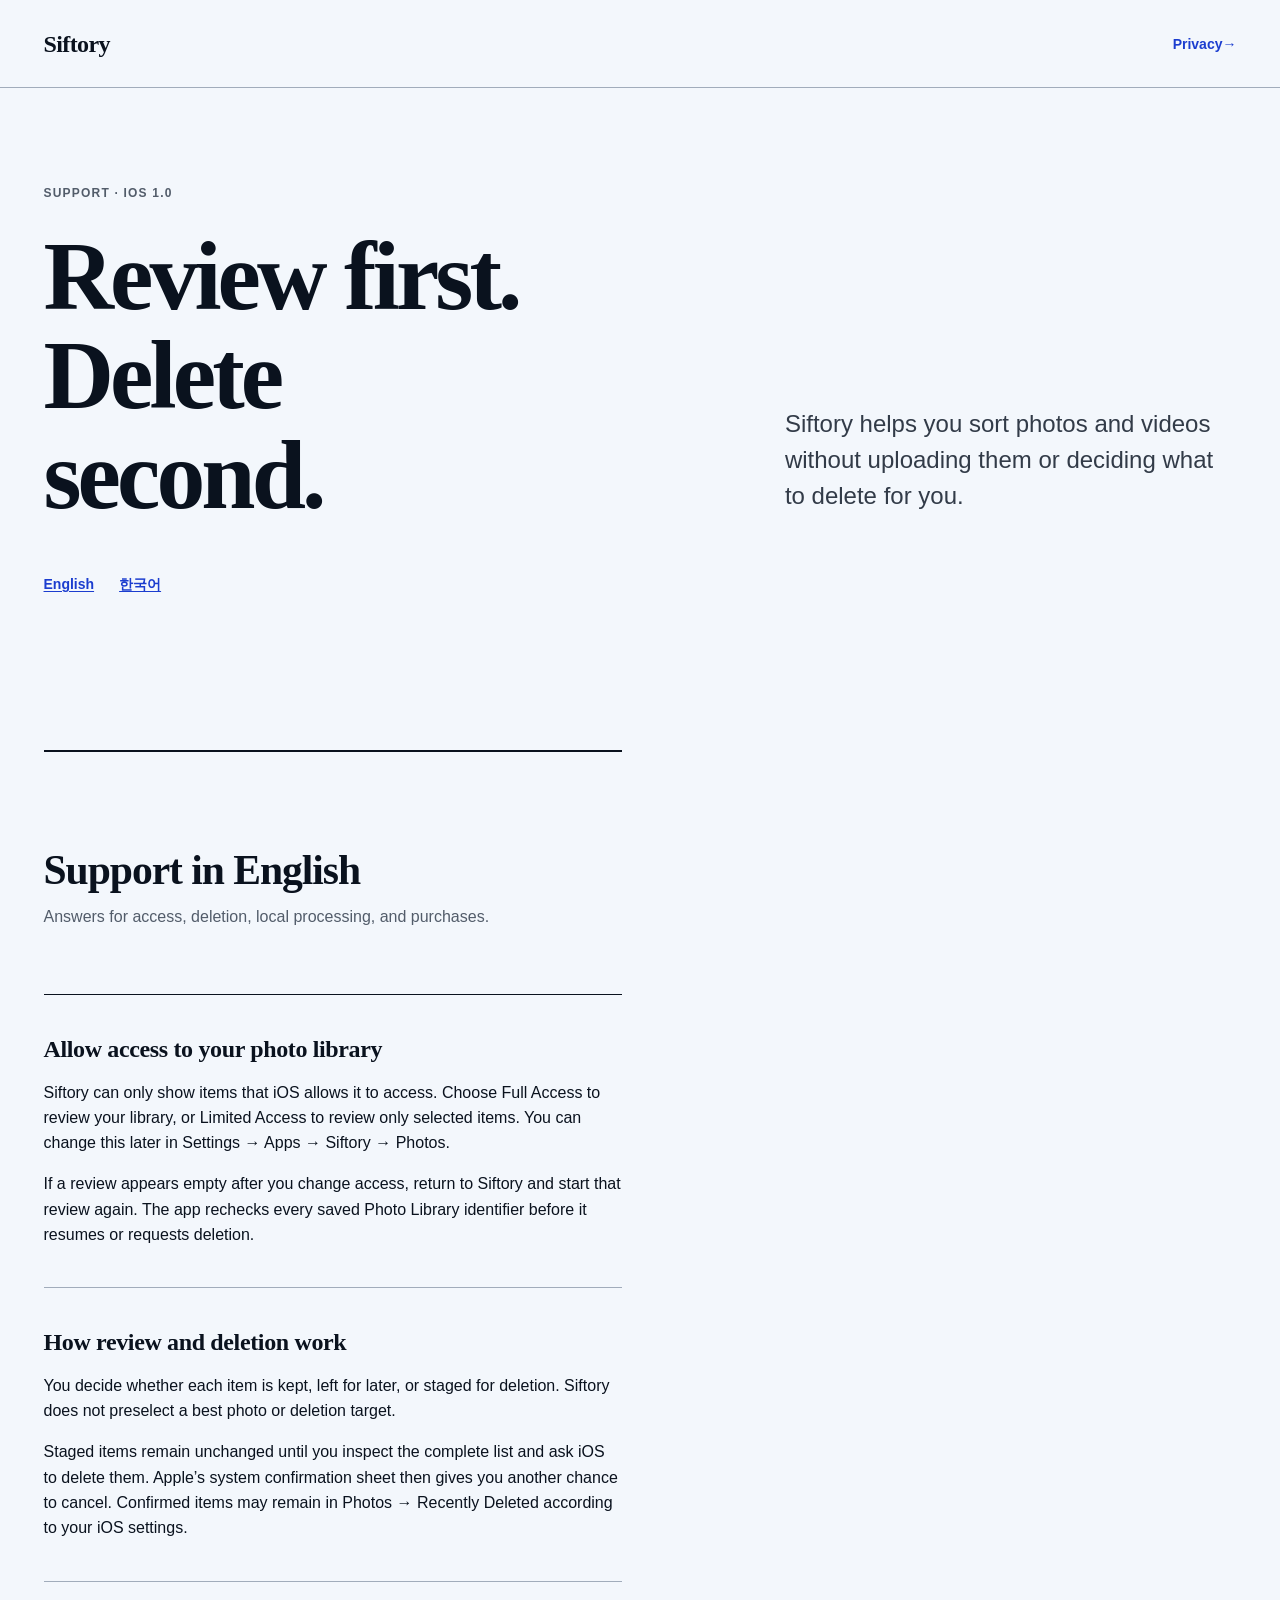
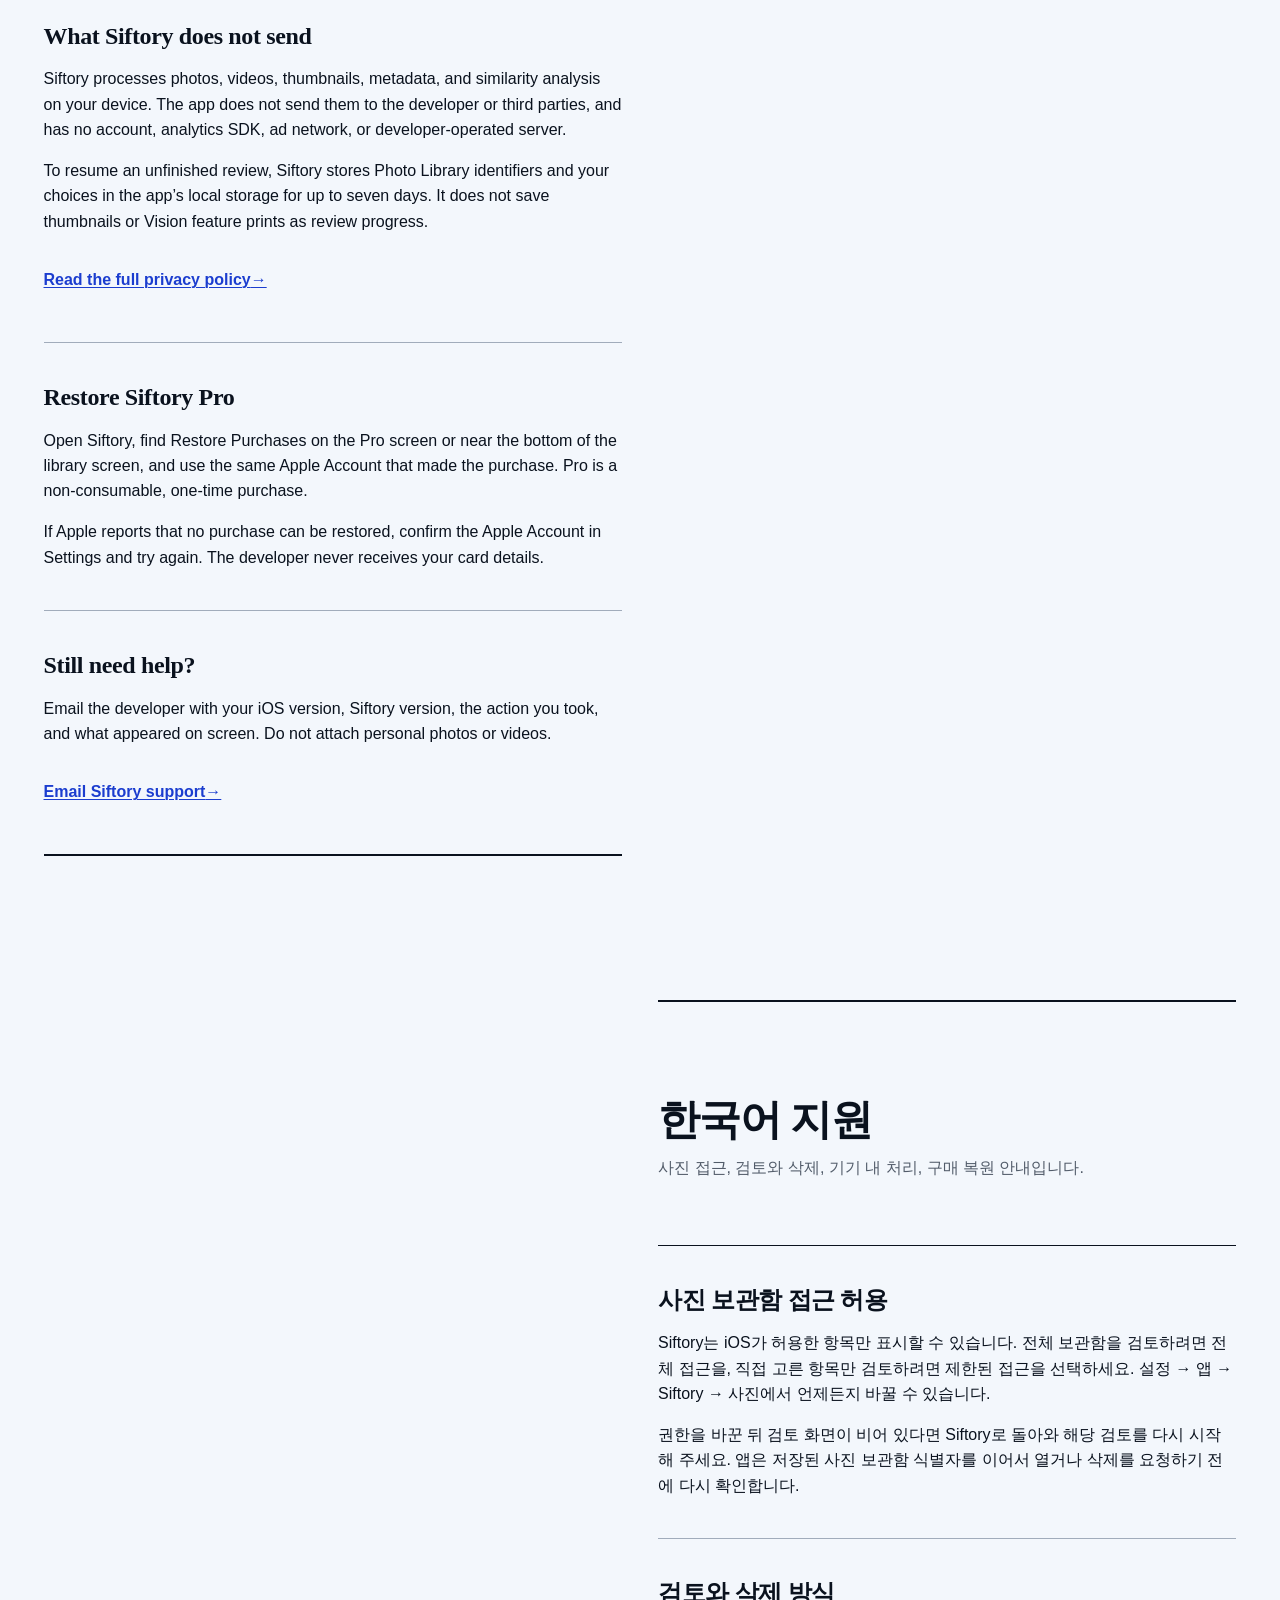
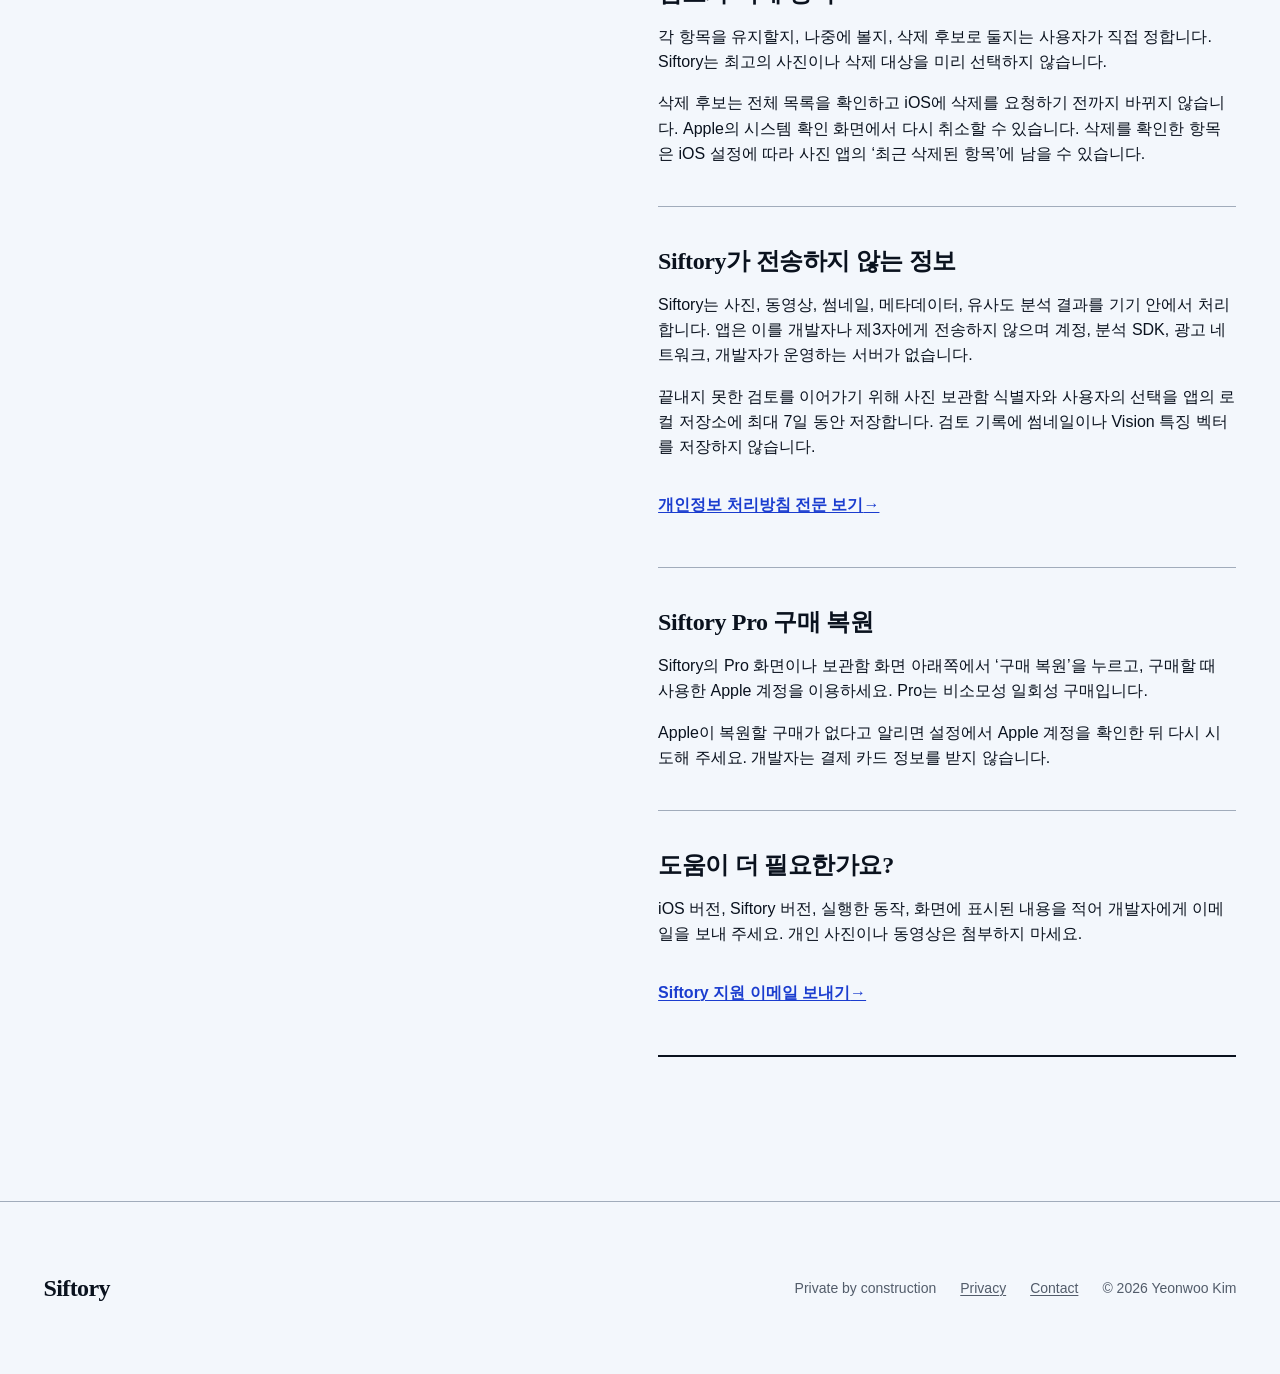
==== index.html @ 0ec95532 "feat(site): 지원·개인정보 페이지 공개" ====
<!doctype html>
<html lang="en">
  <head>
    <meta charset="utf-8">
    <meta name="viewport" content="width=device-width, initial-scale=1, viewport-fit=cover">
    <meta name="description" content="Support for Siftory, the private review-before-delete photo cleaner for iPhone.">
    <meta name="color-scheme" content="light">
    <title>Siftory Support</title>
    <link rel="icon" href="./favicon.svg" type="image/svg+xml">
    <link rel="stylesheet" href="./styles.css">
  </head>
  <body>
    <a class="skip-link" href="#content">Skip to support</a>

    <header class="site-header" aria-label="Primary">
      <a class="wordmark" href="./index.html" aria-label="Siftory support home">Siftory</a>
      <a class="header-link" href="./privacy.html">Privacy <span aria-hidden="true">→</span></a>
    </header>

    <main id="content">
      <header class="document-intro">
        <p class="document-kind">Support · iOS 1.0</p>
        <div class="intro-body">
          <h1>Review first.<br>Delete second.</h1>
          <p class="lede">Siftory helps you sort photos and videos without uploading them or deciding what to delete for you.</p>
        </div>
        <nav class="language-links" aria-label="Language">
          <a href="#english">English</a>
          <a lang="ko" href="#korean">한국어</a>
        </nav>
      </header>

      <article class="document" id="english" aria-labelledby="english-title">
        <header class="language-heading">
          <h2 id="english-title">Support in English</h2>
          <p>Answers for access, deletion, local processing, and purchases.</p>
        </header>

        <section aria-labelledby="access-title">
          <h3 id="access-title">Allow access to your photo library</h3>
          <p>Siftory can only show items that iOS allows it to access. Choose Full Access to review your library, or Limited Access to review only selected items. You can change this later in Settings → Apps → Siftory → Photos.</p>
          <p>If a review appears empty after you change access, return to Siftory and start that review again. The app rechecks every saved Photo Library identifier before it resumes or requests deletion.</p>
        </section>

        <section aria-labelledby="review-title">
          <h3 id="review-title">How review and deletion work</h3>
          <p>You decide whether each item is kept, left for later, or staged for deletion. Siftory does not preselect a best photo or deletion target.</p>
          <p>Staged items remain unchanged until you inspect the complete list and ask iOS to delete them. Apple’s system confirmation sheet then gives you another chance to cancel. Confirmed items may remain in Photos → Recently Deleted according to your iOS settings.</p>
        </section>

        <section aria-labelledby="local-title">
          <h3 id="local-title">What Siftory does not send</h3>
          <p>Siftory processes photos, videos, thumbnails, metadata, and similarity analysis on your device. The app does not send them to the developer or third parties, and has no account, analytics SDK, ad network, or developer-operated server.</p>
          <p>To resume an unfinished review, Siftory stores Photo Library identifiers and your choices in the app’s local storage for up to seven days. It does not save thumbnails or Vision feature prints as review progress.</p>
          <a class="text-link" href="./privacy.html">Read the full privacy policy <span aria-hidden="true">→</span></a>
        </section>

        <section aria-labelledby="purchase-title">
          <h3 id="purchase-title">Restore Siftory Pro</h3>
          <p>Open Siftory, find Restore Purchases on the Pro screen or near the bottom of the library screen, and use the same Apple Account that made the purchase. Pro is a non-consumable, one-time purchase.</p>
          <p>If Apple reports that no purchase can be restored, confirm the Apple Account in Settings and try again. The developer never receives your card details.</p>
        </section>

        <section class="contact" aria-labelledby="contact-title">
          <h3 id="contact-title">Still need help?</h3>
          <p>Email the developer with your iOS version, Siftory version, the action you took, and what appeared on screen. Do not attach personal photos or videos.</p>
          <a class="text-link" href="mailto:ppupy1200@gmail.com?subject=Siftory%20Support">Email Siftory support <span aria-hidden="true">→</span></a>
        </section>
      </article>

      <article class="document document--korean" id="korean" lang="ko" aria-labelledby="korean-title">
        <header class="language-heading">
          <h2 id="korean-title">한국어 지원</h2>
          <p>사진 접근, 검토와 삭제, 기기 내 처리, 구매 복원 안내입니다.</p>
        </header>

        <section aria-labelledby="access-title-ko">
          <h3 id="access-title-ko">사진 보관함 접근 허용</h3>
          <p>Siftory는 iOS가 허용한 항목만 표시할 수 있습니다. 전체 보관함을 검토하려면 전체 접근을, 직접 고른 항목만 검토하려면 제한된 접근을 선택하세요. 설정 → 앱 → Siftory → 사진에서 언제든지 바꿀 수 있습니다.</p>
          <p>권한을 바꾼 뒤 검토 화면이 비어 있다면 Siftory로 돌아와 해당 검토를 다시 시작해 주세요. 앱은 저장된 사진 보관함 식별자를 이어서 열거나 삭제를 요청하기 전에 다시 확인합니다.</p>
        </section>

        <section aria-labelledby="review-title-ko">
          <h3 id="review-title-ko">검토와 삭제 방식</h3>
          <p>각 항목을 유지할지, 나중에 볼지, 삭제 후보로 둘지는 사용자가 직접 정합니다. Siftory는 최고의 사진이나 삭제 대상을 미리 선택하지 않습니다.</p>
          <p>삭제 후보는 전체 목록을 확인하고 iOS에 삭제를 요청하기 전까지 바뀌지 않습니다. Apple의 시스템 확인 화면에서 다시 취소할 수 있습니다. 삭제를 확인한 항목은 iOS 설정에 따라 사진 앱의 ‘최근 삭제된 항목’에 남을 수 있습니다.</p>
        </section>

        <section aria-labelledby="local-title-ko">
          <h3 id="local-title-ko">Siftory가 전송하지 않는 정보</h3>
          <p>Siftory는 사진, 동영상, 썸네일, 메타데이터, 유사도 분석 결과를 기기 안에서 처리합니다. 앱은 이를 개발자나 제3자에게 전송하지 않으며 계정, 분석 SDK, 광고 네트워크, 개발자가 운영하는 서버가 없습니다.</p>
          <p>끝내지 못한 검토를 이어가기 위해 사진 보관함 식별자와 사용자의 선택을 앱의 로컬 저장소에 최대 7일 동안 저장합니다. 검토 기록에 썸네일이나 Vision 특징 벡터를 저장하지 않습니다.</p>
          <a class="text-link" href="./privacy.html#korean">개인정보 처리방침 전문 보기 <span aria-hidden="true">→</span></a>
        </section>

        <section aria-labelledby="purchase-title-ko">
          <h3 id="purchase-title-ko">Siftory Pro 구매 복원</h3>
          <p>Siftory의 Pro 화면이나 보관함 화면 아래쪽에서 ‘구매 복원’을 누르고, 구매할 때 사용한 Apple 계정을 이용하세요. Pro는 비소모성 일회성 구매입니다.</p>
          <p>Apple이 복원할 구매가 없다고 알리면 설정에서 Apple 계정을 확인한 뒤 다시 시도해 주세요. 개발자는 결제 카드 정보를 받지 않습니다.</p>
        </section>

        <section class="contact" aria-labelledby="contact-title-ko">
          <h3 id="contact-title-ko">도움이 더 필요한가요?</h3>
          <p>iOS 버전, Siftory 버전, 실행한 동작, 화면에 표시된 내용을 적어 개발자에게 이메일을 보내 주세요. 개인 사진이나 동영상은 첨부하지 마세요.</p>
          <a class="text-link" href="mailto:ppupy1200@gmail.com?subject=Siftory%20%EC%A7%80%EC%9B%90%20%EB%AC%B8%EC%9D%98">Siftory 지원 이메일 보내기 <span aria-hidden="true">→</span></a>
        </section>
      </article>
    </main>

    <footer class="site-footer">
      <a class="footer-wordmark" href="./index.html">Siftory</a>
      <div class="footer-meta">
        <span>Private by construction</span>
        <a href="./privacy.html">Privacy</a>
        <a href="mailto:ppupy1200@gmail.com?subject=Siftory%20Support">Contact</a>
        <span>© 2026 Yeonwoo Kim</span>
      </div>
    </footer>
  </body>
</html>
---- styles.css ----
/* Hallmark · macrostructure: Long Document · tone: austere · anchor hue: ultramarine */
/* Hallmark · pre-emit critique: P5 H5 E5 S5 R5 V5 */
/* Hallmark · genre: editorial · theme: Editorial · enrichment: none · nav: N9 · footer: Ft1
 * Intent: a quiet public support and privacy record, with no marketing proof slots or ornamental motion.
 * H2 knobs: ratio=4/8, left=document measure, divider=full-width rule
 * F5 knobs: callouts=none, frame=plain hairline, anchor=continuous prose
 * contrast: pass (40–41) · nav: N9 · footer: Ft1 · slop: pass (42–45)
 * honest: pass (46) · chrome: pass (47) · tokens: pass (48) · responsive: pass (49) · icons: pass (30)
 * mobile: pass (34, 49, 50–57)
 */
@import url("./tokens.css");

*,
*::before,
*::after {
  box-sizing: border-box;
}

html,
body {
  overflow-x: clip;
}

html {
  background: var(--color-paper);
  scroll-behavior: smooth;
}

body {
  min-width: 20rem;
  margin: 0;
  background: var(--color-paper);
  color: var(--color-ink);
  font-family: var(--font-support-body);
  font-size: var(--text-base);
  line-height: var(--leading-body);
  text-rendering: optimizeLegibility;
}

a {
  color: inherit;
  text-decoration-thickness: var(--rule-hair);
  text-underline-offset: var(--rule-strong);
}

a:focus-visible {
  outline: var(--rule-strong) solid var(--color-focus);
  outline-offset: var(--space-2xs);
}

a:active {
  opacity: 0.72;
}

h1,
h2,
h3,
p {
  margin: 0;
}

h1,
h2,
h3 {
  min-width: 0;
  overflow-wrap: anywhere;
  font-family: var(--font-support-display);
  font-style: normal;
  font-weight: 600;
}

h1 {
  max-width: 10ch;
  font-size: var(--text-document-title);
  letter-spacing: var(--tracking-tight);
  line-height: var(--leading-tight);
}

h2 {
  font-size: var(--text-document-heading);
  letter-spacing: -0.025em;
  line-height: 1.08;
}

h3 {
  font-size: var(--text-lg);
  letter-spacing: -0.015em;
  line-height: 1.2;
}

.skip-link {
  position: fixed;
  z-index: var(--z-modal);
  inset-block-start: var(--space-sm);
  inset-inline-start: var(--space-sm);
  padding: var(--space-sm) var(--space-md);
  background: var(--color-ink);
  color: var(--color-paper);
  font-weight: 700;
  text-decoration: none;
  transform: translateY(-200%);
}

.skip-link:focus-visible {
  transform: translateY(0);
}

.site-header,
main,
.site-footer {
  width: min(100%, var(--content-max));
  margin-inline: auto;
  padding-inline: max(var(--page-gutter), env(safe-area-inset-left));
}

.site-header {
  display: flex;
  min-height: 5.5rem;
  align-items: center;
  justify-content: space-between;
  gap: var(--space-md);
  border-block-end: var(--rule-hair) solid var(--color-rule);
}

.wordmark,
.header-link,
.language-links a,
.text-link,
.site-footer a {
  line-height: 1;
  white-space: nowrap;
}

.wordmark,
.footer-wordmark {
  font-family: var(--font-support-display);
  font-size: var(--text-lg);
  font-weight: 600;
  letter-spacing: -0.025em;
  text-decoration: none;
}

.wordmark,
.header-link {
  display: inline-flex;
  min-height: var(--target-min);
  align-items: center;
}

.header-link {
  color: var(--color-accent);
  font-size: var(--text-sm);
  font-weight: 700;
  text-decoration: none;
}

.document-intro {
  display: grid;
  min-width: 0;
  gap: var(--space-lg);
  padding-block: var(--space-2xl) var(--space-3xl);
}

.intro-body {
  display: grid;
  min-width: 0;
  gap: var(--space-lg);
}

.document-kind {
  color: var(--color-neutral);
  font-size: var(--text-xs);
  font-weight: 700;
  letter-spacing: var(--tracking-label);
  text-transform: uppercase;
}

.lede {
  max-width: 48ch;
  color: var(--color-muted);
  font-size: clamp(1.125rem, 1vw + 0.95rem, 1.5rem);
  line-height: 1.5;
}

.language-links {
  display: flex;
  flex-wrap: wrap;
  gap: var(--space-lg);
  padding-block-start: var(--space-sm);
}

.language-links a {
  min-width: var(--target-min);
  min-height: var(--target-min);
  display: inline-flex;
  align-items: center;
  justify-content: center;
  color: var(--color-accent);
  font-size: var(--text-sm);
  font-weight: 700;
}

.document {
  max-width: 65ch;
  padding-block: var(--space-2xl) var(--space-3xl);
  border-block-start: var(--rule-strong) solid var(--color-ink);
}

.document--korean {
  margin-inline-start: auto;
}

.language-heading {
  display: grid;
  gap: var(--space-sm);
  padding-block-end: var(--space-2xl);
}

.language-heading p {
  color: var(--color-neutral);
}

.document section {
  padding-block: var(--space-xl);
  border-block-start: var(--rule-hair) solid var(--color-rule);
}

.document section:first-of-type {
  border-block-start-color: var(--color-ink);
}

.document section h3 + p {
  margin-block-start: var(--space-md);
}

.document section p + p {
  margin-block-start: var(--space-md);
}

.text-link {
  display: inline-flex;
  min-height: var(--target-min);
  align-items: center;
  margin-block-start: var(--space-lg);
  color: var(--color-accent);
  font-weight: 700;
  text-decoration-color: var(--color-accent);
}

.contact {
  border-block-end: var(--rule-strong) solid var(--color-ink);
}

.site-footer {
  display: grid;
  gap: var(--space-xl);
  padding-block: var(--space-2xl) max(var(--space-2xl), env(safe-area-inset-bottom));
  border-block-start: var(--rule-hair) solid var(--color-rule);
}

.footer-meta {
  display: flex;
  flex-direction: column;
  align-items: flex-start;
  gap: var(--space-sm);
  color: var(--color-neutral);
  font-size: var(--text-sm);
}

.footer-meta a {
  min-height: var(--target-min);
  display: inline-flex;
  align-items: center;
}

.footer-wordmark {
  display: inline-flex;
  min-height: var(--target-min);
  align-items: center;
}

@media (min-width: 40rem) {
  .intro-body {
    grid-template-columns: minmax(0, 3fr) minmax(0, 2fr);
    column-gap: var(--space-2xl);
  }

  .lede {
    align-self: end;
    padding-block-end: var(--space-sm);
  }

  .site-footer {
    grid-template-columns: minmax(0, 1fr) minmax(0, 2fr);
    align-items: start;
  }

  .footer-meta {
    flex-flow: row wrap;
    justify-content: flex-end;
    align-items: center;
    column-gap: var(--space-lg);
  }
}

@media (hover: hover) and (pointer: fine) {
  a:hover {
    color: var(--color-accent);
  }
}

@media (min-width: 60rem) {
  .document-intro {
    padding-block: var(--space-3xl) var(--space-4xl);
  }

  .document {
    padding-block: var(--space-3xl) var(--space-4xl);
  }
}

@media (prefers-reduced-motion: reduce) {
  html {
    scroll-behavior: auto;
  }
}
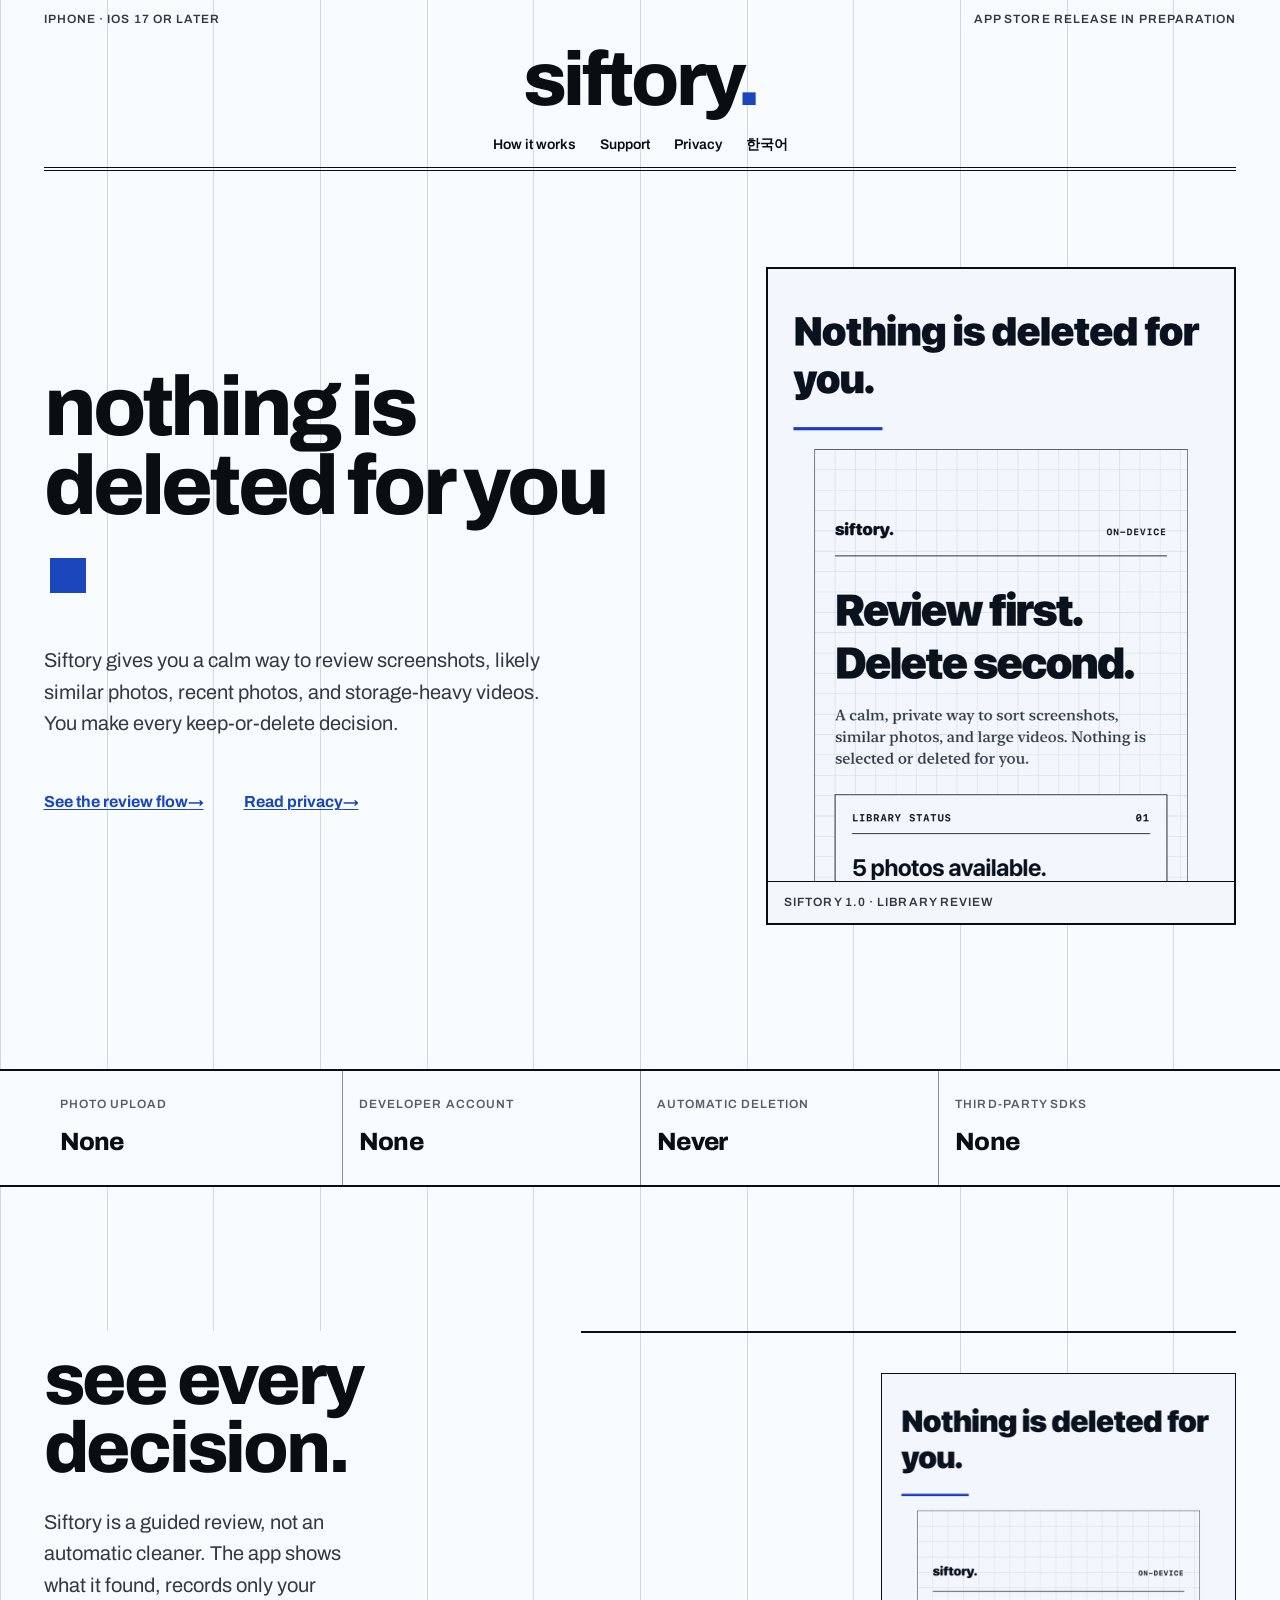
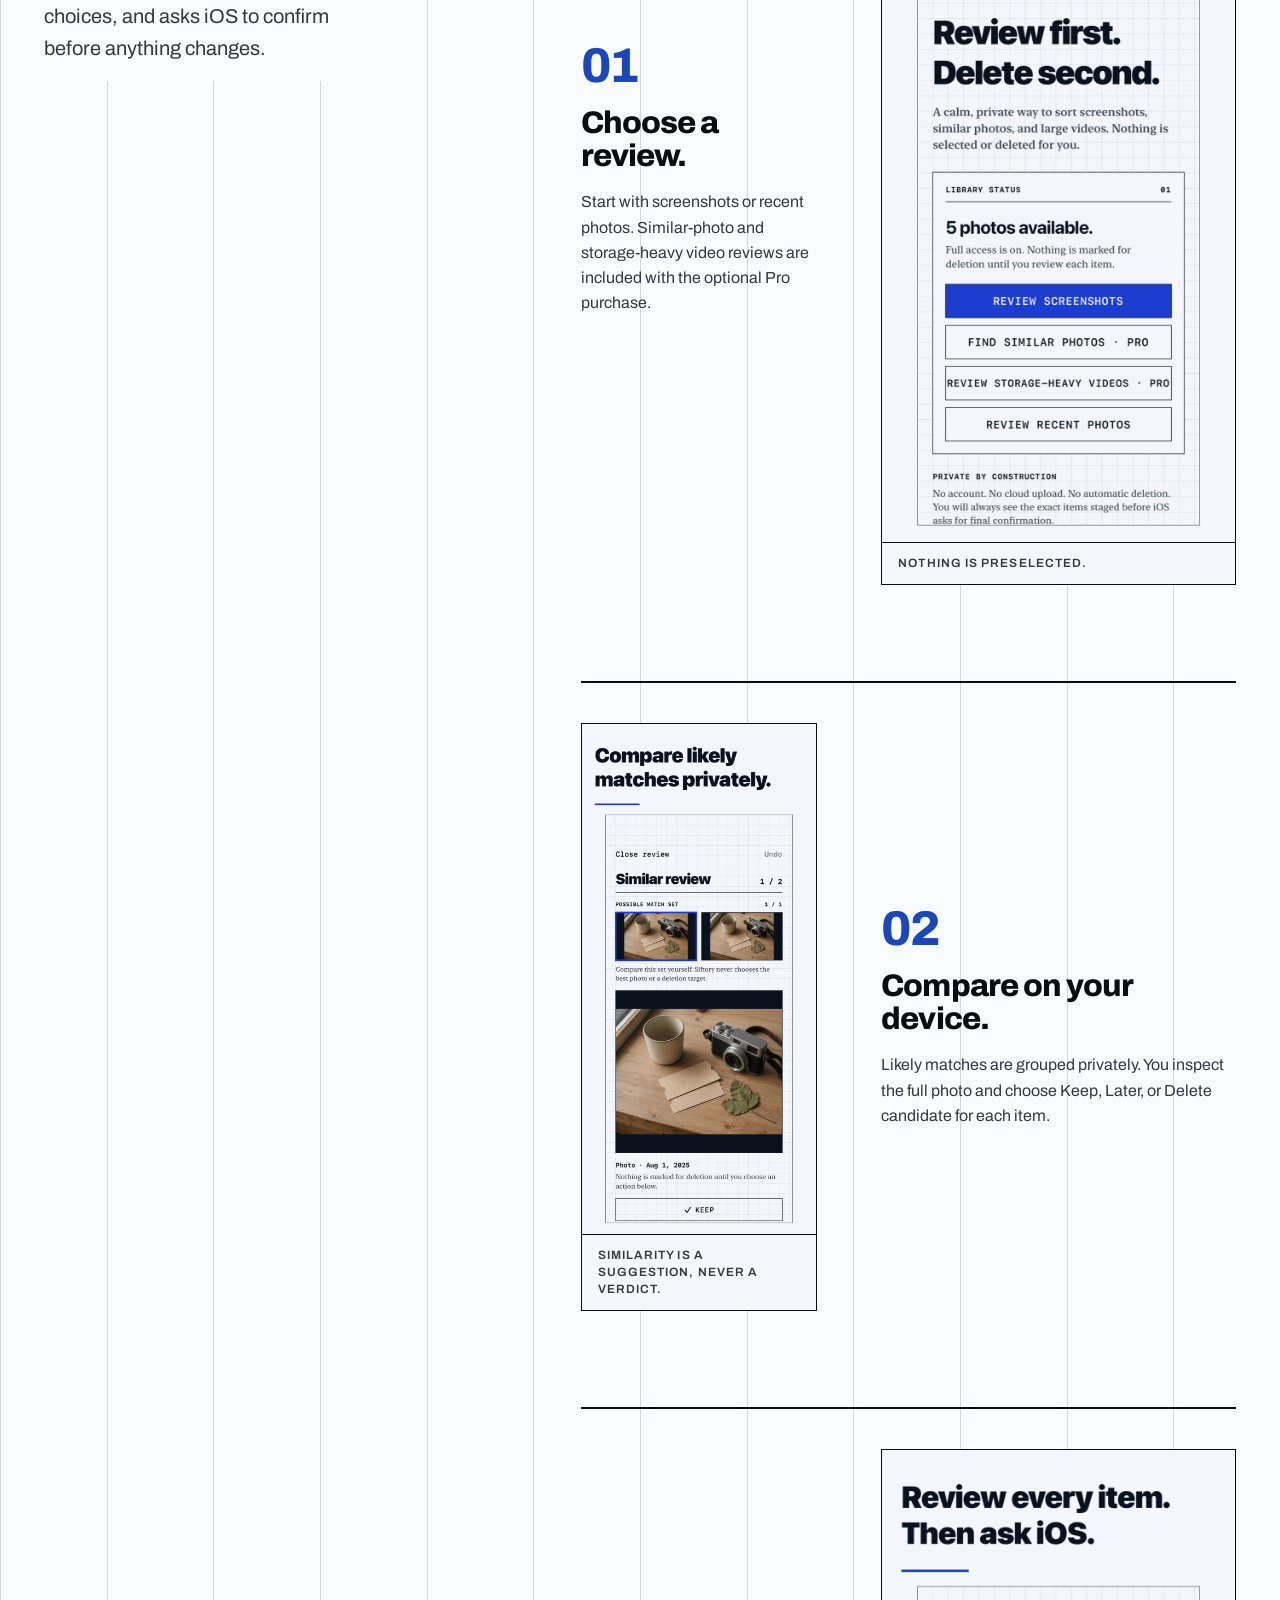
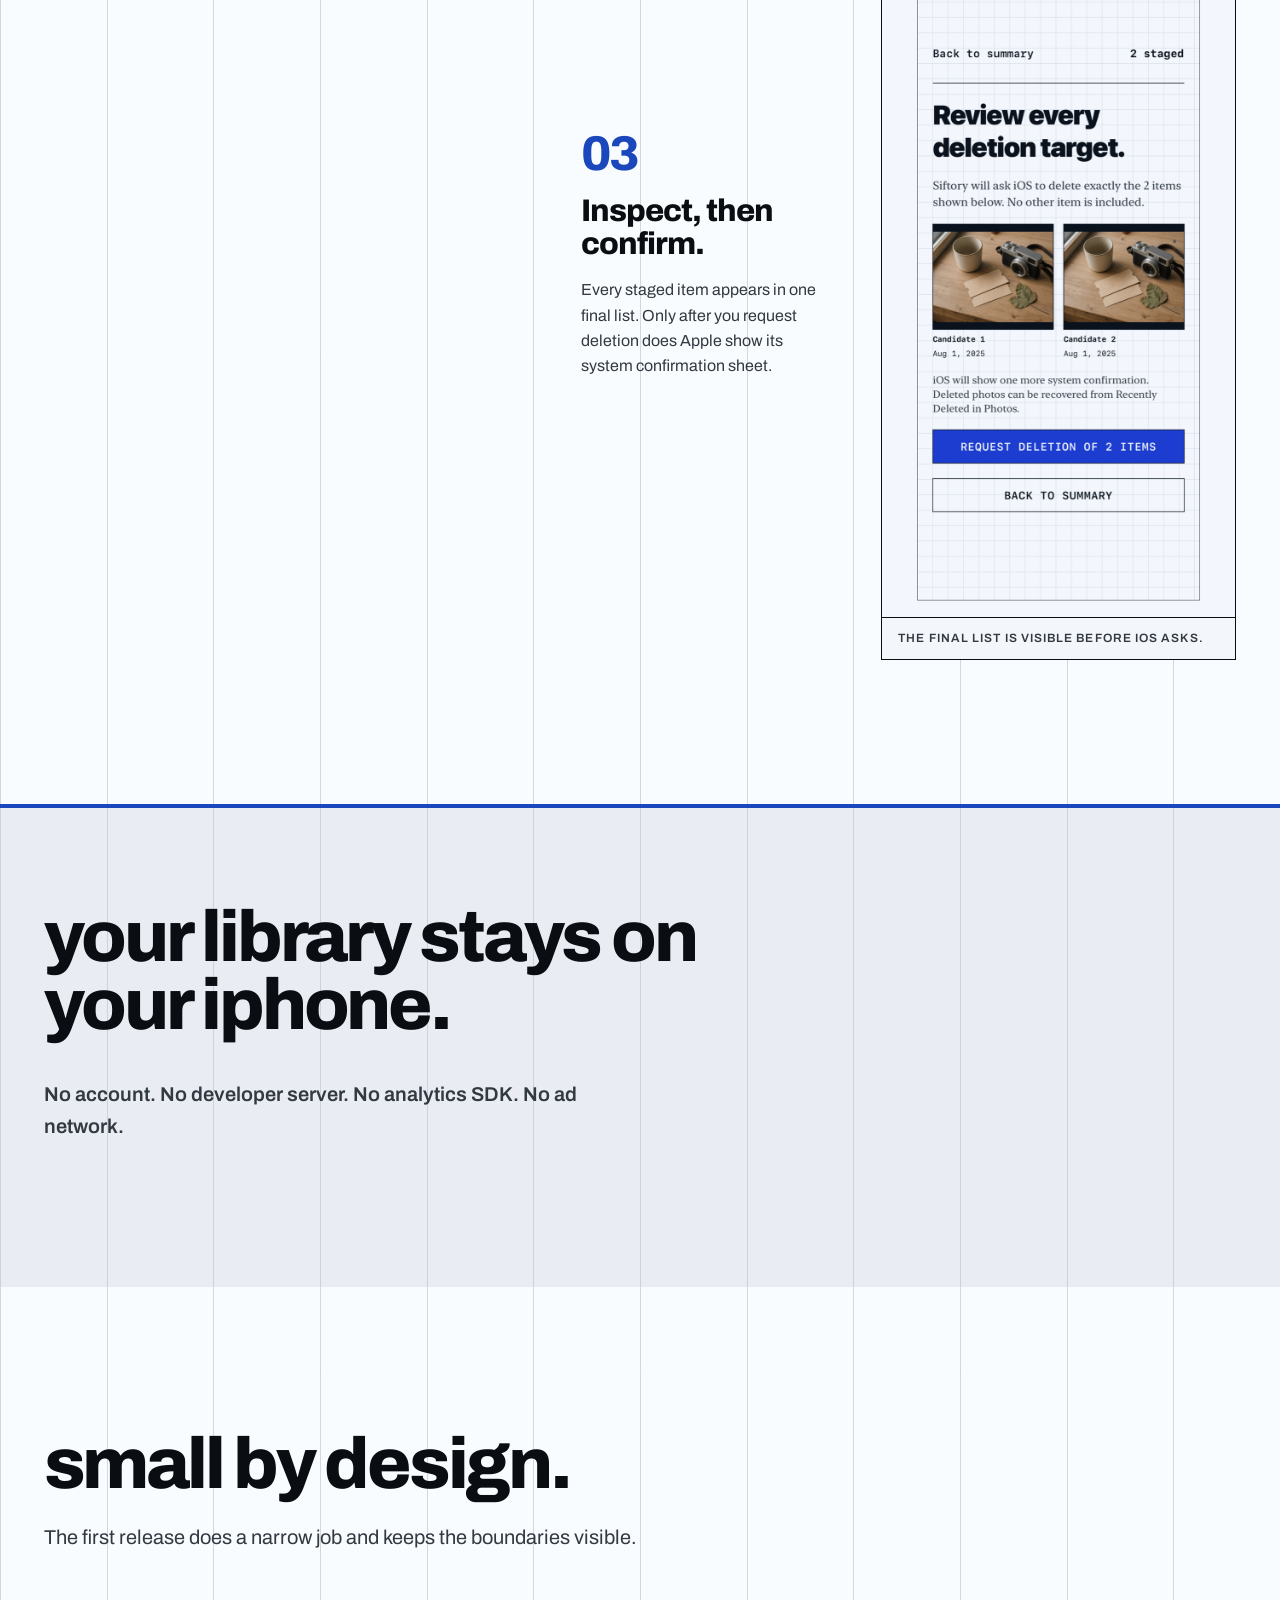
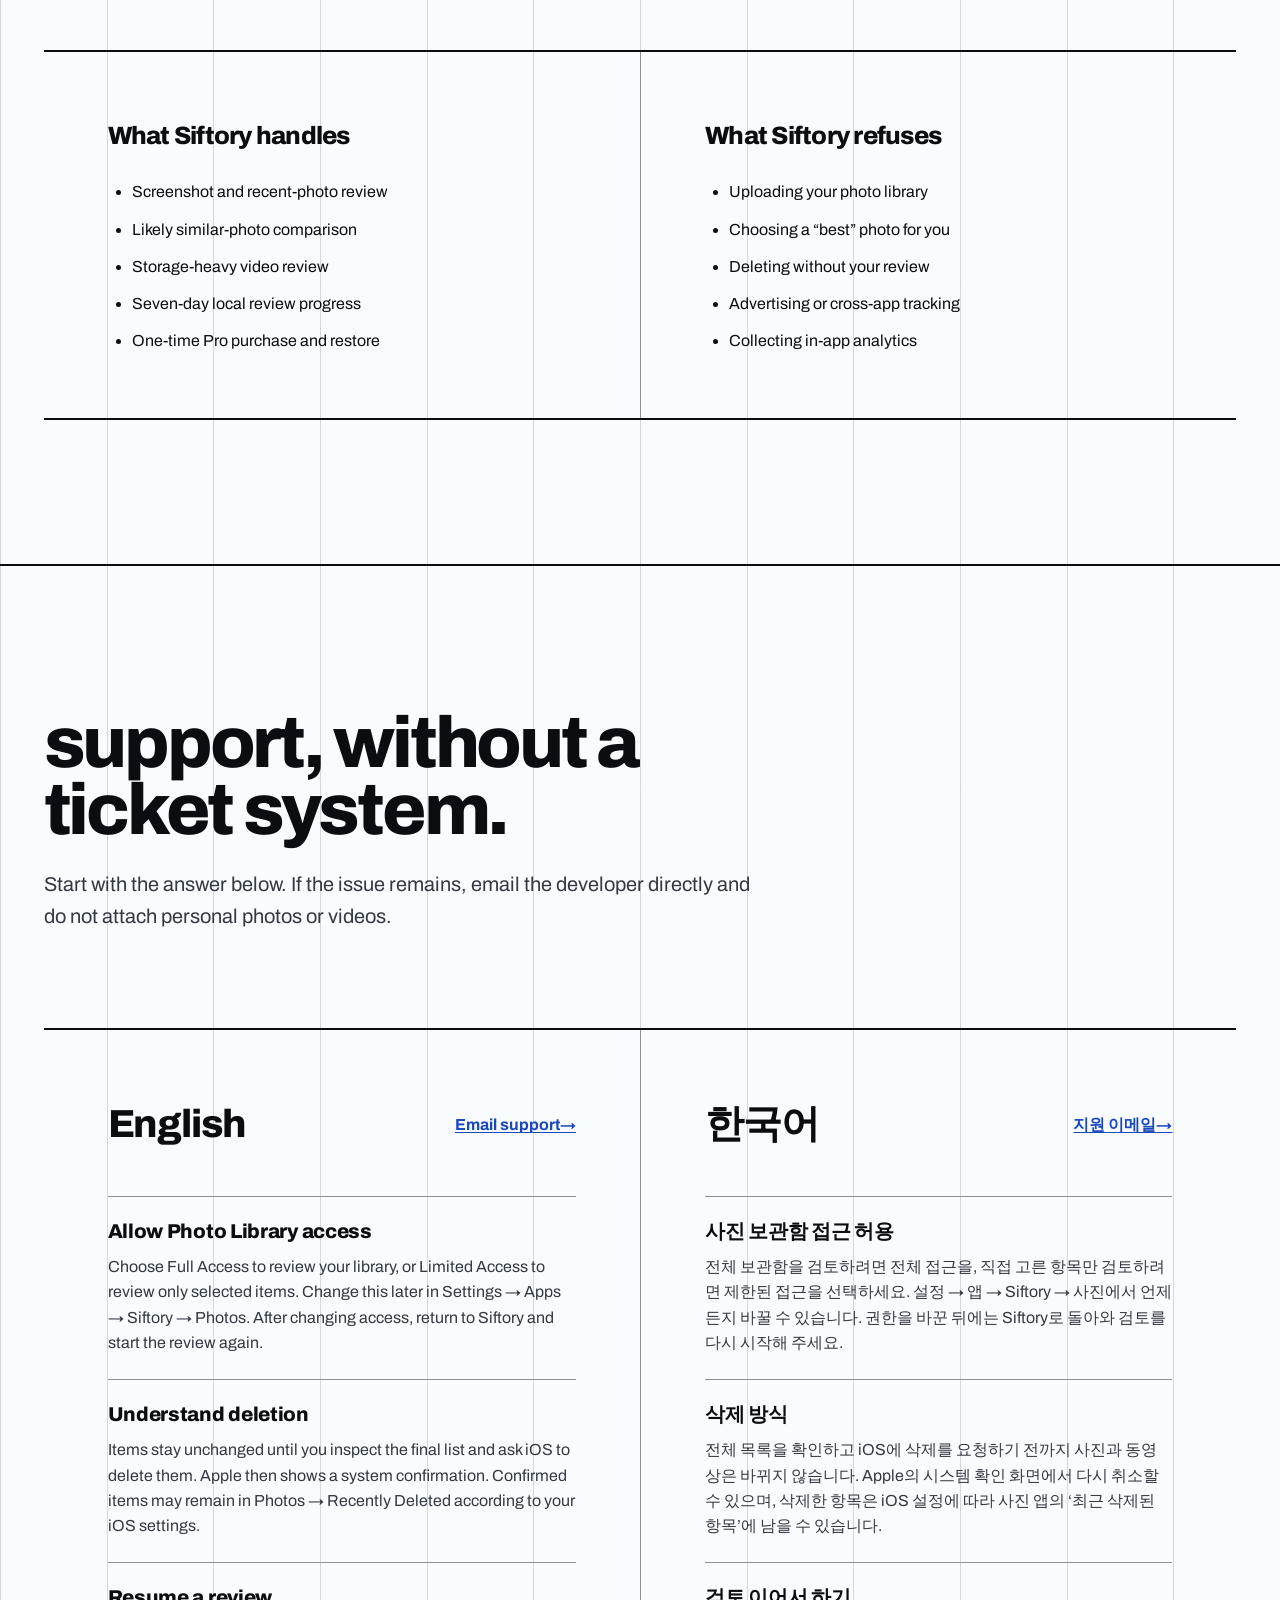
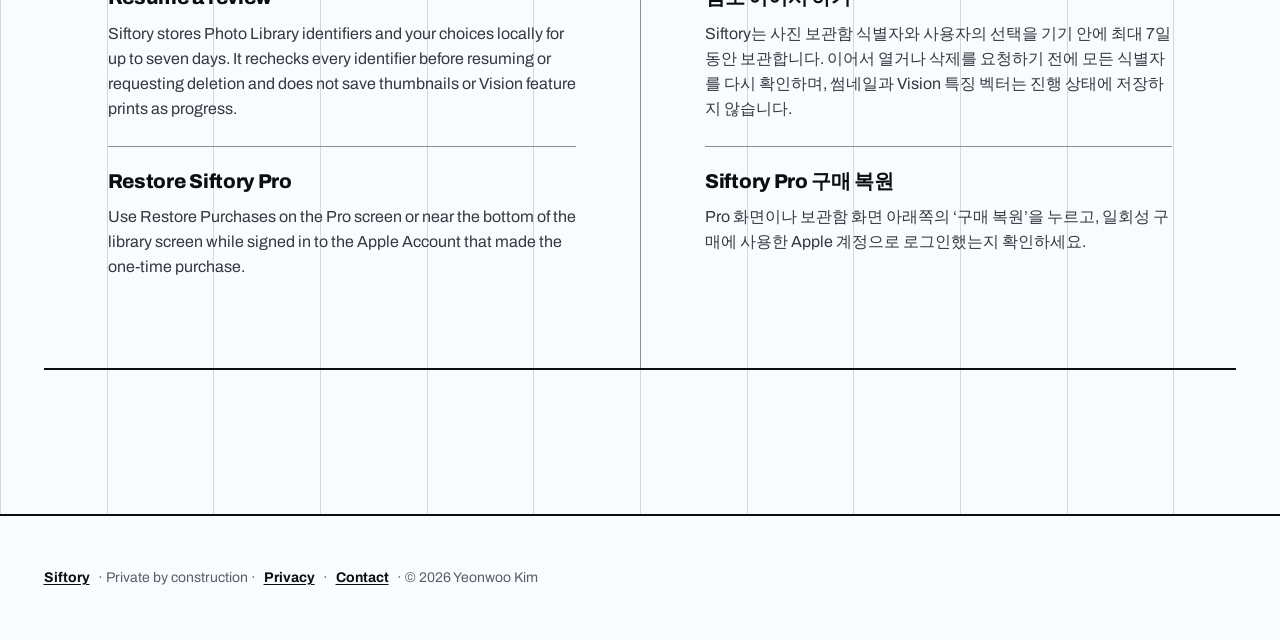
==== commit 748f68aa: "feat(site): 제품·지원 페이지 개편" ====
--- a/index.html
+++ b/index.html
@@ -3,118 +3,215 @@
   <head>
     <meta charset="utf-8">
     <meta name="viewport" content="width=device-width, initial-scale=1, viewport-fit=cover">
-    <meta name="description" content="Support for Siftory, the private review-before-delete photo cleaner for iPhone.">
+    <meta name="description" content="Siftory is a private, review-before-delete photo cleaner for iPhone. Compare similar photos, inspect large videos, and confirm every deletion yourself.">
+    <meta name="robots" content="index,follow">
     <meta name="color-scheme" content="light">
-    <title>Siftory Support</title>
+    <meta property="og:type" content="website">
+    <meta property="og:title" content="Siftory — Private photo review for iPhone">
+    <meta property="og:description" content="Review first. Delete second. Your photos stay on your iPhone, and nothing is selected for you.">
+    <meta property="og:url" content="https://ppupy1209.github.io/siftory-support/">
+    <link rel="canonical" href="https://ppupy1209.github.io/siftory-support/">
+    <title>Siftory — Private photo review for iPhone</title>
     <link rel="icon" href="./favicon.svg" type="image/svg+xml">
+    <link rel="preload" href="./fonts/Archivo.ttf" as="font" type="font/ttf" crossorigin>
+    <link rel="preload" href="./assets/review-control.png" as="image" type="image/png" fetchpriority="high">
     <link rel="stylesheet" href="./styles.css">
   </head>
   <body>
-    <a class="skip-link" href="#content">Skip to support</a>
-
-    <header class="site-header" aria-label="Primary">
-      <a class="wordmark" href="./index.html" aria-label="Siftory support home">Siftory</a>
-      <a class="header-link" href="./privacy.html">Privacy <span aria-hidden="true">→</span></a>
+    <a class="skip-link" href="#product">Skip to Siftory</a>
+
+    <header class="masthead" aria-label="Primary">
+      <div class="masthead__meta">
+        <span>iPhone · iOS 17 or later</span>
+        <span>App Store release in preparation</span>
+      </div>
+      <a class="masthead__wordmark" href="./index.html" aria-label="Siftory home">siftory<span class="wordmark-period" aria-hidden="true">.</span></a>
+      <nav class="masthead__nav" aria-label="Site navigation">
+        <a href="#tour">How it works</a>
+        <a href="#support">Support</a>
+        <a href="./privacy.html">Privacy</a>
+        <a lang="ko" href="#korean">한국어</a>
+      </nav>
+      <div class="masthead__rule" aria-hidden="true"></div>
     </header>
 
-    <main id="content">
-      <header class="document-intro">
-        <p class="document-kind">Support · iOS 1.0</p>
-        <div class="intro-body">
-          <h1>Review first.<br>Delete second.</h1>
-          <p class="lede">Siftory helps you sort photos and videos without uploading them or deciding what to delete for you.</p>
-        </div>
-        <nav class="language-links" aria-label="Language">
-          <a href="#english">English</a>
-          <a lang="ko" href="#korean">한국어</a>
-        </nav>
-      </header>
-
-      <article class="document" id="english" aria-labelledby="english-title">
-        <header class="language-heading">
-          <h2 id="english-title">Support in English</h2>
-          <p>Answers for access, deletion, local processing, and purchases.</p>
+    <main id="product">
+      <section class="hero shell" aria-labelledby="hero-title">
+        <div class="hero__copy">
+          <h1 class="hero__title" id="hero-title">nothing is deleted for you<span class="period-mark" aria-hidden="true"></span><span class="visually-hidden">.</span></h1>
+          <p class="hero__lede">Siftory gives you a calm way to review screenshots, likely similar photos, recent photos, and storage-heavy videos. You make every keep-or-delete decision.</p>
+          <div class="hero__links" aria-label="Learn more">
+            <a class="text-link" href="#tour">See the review flow <span aria-hidden="true">→</span></a>
+            <a class="text-link" href="./privacy.html">Read privacy <span aria-hidden="true">→</span></a>
+          </div>
+        </div>
+
+        <figure class="hero__figure">
+          <img src="./assets/review-control.png" width="828" height="1800" alt="Siftory library screen showing that no photo is selected for deletion until the user reviews it" fetchpriority="high">
+          <figcaption>Siftory 1.0 · library review</figcaption>
+        </figure>
+      </section>
+
+      <dl class="trust-strip shell" aria-label="Privacy and control summary">
+        <div>
+          <dt>Photo upload</dt>
+          <dd>None</dd>
+        </div>
+        <div>
+          <dt>Developer account</dt>
+          <dd>None</dd>
+        </div>
+        <div>
+          <dt>Automatic deletion</dt>
+          <dd>Never</dd>
+        </div>
+        <div>
+          <dt>Third-party SDKs</dt>
+          <dd>None</dd>
+        </div>
+      </dl>
+
+      <section class="tour shell" id="tour" aria-labelledby="tour-title">
+        <header class="tour__heading">
+          <h2 class="section-title" id="tour-title">see every decision.</h2>
+          <p>Siftory is a guided review, not an automatic cleaner. The app shows what it found, records only your choices, and asks iOS to confirm before anything changes.</p>
         </header>
 
-        <section aria-labelledby="access-title">
-          <h3 id="access-title">Allow access to your photo library</h3>
-          <p>Siftory can only show items that iOS allows it to access. Choose Full Access to review your library, or Limited Access to review only selected items. You can change this later in Settings → Apps → Siftory → Photos.</p>
-          <p>If a review appears empty after you change access, return to Siftory and start that review again. The app rechecks every saved Photo Library identifier before it resumes or requests deletion.</p>
-        </section>
-
-        <section aria-labelledby="review-title">
-          <h3 id="review-title">How review and deletion work</h3>
-          <p>You decide whether each item is kept, left for later, or staged for deletion. Siftory does not preselect a best photo or deletion target.</p>
-          <p>Staged items remain unchanged until you inspect the complete list and ask iOS to delete them. Apple’s system confirmation sheet then gives you another chance to cancel. Confirmed items may remain in Photos → Recently Deleted according to your iOS settings.</p>
-        </section>
-
-        <section aria-labelledby="local-title">
-          <h3 id="local-title">What Siftory does not send</h3>
-          <p>Siftory processes photos, videos, thumbnails, metadata, and similarity analysis on your device. The app does not send them to the developer or third parties, and has no account, analytics SDK, ad network, or developer-operated server.</p>
-          <p>To resume an unfinished review, Siftory stores Photo Library identifiers and your choices in the app’s local storage for up to seven days. It does not save thumbnails or Vision feature prints as review progress.</p>
-          <a class="text-link" href="./privacy.html">Read the full privacy policy <span aria-hidden="true">→</span></a>
-        </section>
-
-        <section aria-labelledby="purchase-title">
-          <h3 id="purchase-title">Restore Siftory Pro</h3>
-          <p>Open Siftory, find Restore Purchases on the Pro screen or near the bottom of the library screen, and use the same Apple Account that made the purchase. Pro is a non-consumable, one-time purchase.</p>
-          <p>If Apple reports that no purchase can be restored, confirm the Apple Account in Settings and try again. The developer never receives your card details.</p>
-        </section>
-
-        <section class="contact" aria-labelledby="contact-title">
-          <h3 id="contact-title">Still need help?</h3>
-          <p>Email the developer with your iOS version, Siftory version, the action you took, and what appeared on screen. Do not attach personal photos or videos.</p>
-          <a class="text-link" href="mailto:ppupy1200@gmail.com?subject=Siftory%20Support">Email Siftory support <span aria-hidden="true">→</span></a>
-        </section>
-      </article>
-
-      <article class="document document--korean" id="korean" lang="ko" aria-labelledby="korean-title">
-        <header class="language-heading">
-          <h2 id="korean-title">한국어 지원</h2>
-          <p>사진 접근, 검토와 삭제, 기기 내 처리, 구매 복원 안내입니다.</p>
+        <ol class="tour__steps">
+          <li class="tour-step">
+            <div class="tour-step__copy">
+              <span class="tour-step__number" aria-hidden="true">01</span>
+              <h3>Choose a review.</h3>
+              <p>Start with screenshots or recent photos. Similar-photo and storage-heavy video reviews are included with the optional Pro purchase.</p>
+            </div>
+            <figure class="tour-step__figure">
+              <img src="./assets/review-control.png" width="828" height="1800" alt="Siftory review options for screenshots, similar photos, videos, and recent photos" loading="lazy" decoding="async">
+              <figcaption>Nothing is preselected.</figcaption>
+            </figure>
+          </li>
+
+          <li class="tour-step tour-step--reverse">
+            <div class="tour-step__copy">
+              <span class="tour-step__number" aria-hidden="true">02</span>
+              <h3>Compare on your device.</h3>
+              <p>Likely matches are grouped privately. You inspect the full photo and choose Keep, Later, or Delete candidate for each item.</p>
+            </div>
+            <figure class="tour-step__figure">
+              <img src="./assets/similar-review.png" width="828" height="1800" alt="Siftory similar-photo review showing two likely matches for the user to compare" loading="lazy" decoding="async">
+              <figcaption>Similarity is a suggestion, never a verdict.</figcaption>
+            </figure>
+          </li>
+
+          <li class="tour-step">
+            <div class="tour-step__copy">
+              <span class="tour-step__number" aria-hidden="true">03</span>
+              <h3>Inspect, then confirm.</h3>
+              <p>Every staged item appears in one final list. Only after you request deletion does Apple show its system confirmation sheet.</p>
+            </div>
+            <figure class="tour-step__figure">
+              <img src="./assets/deletion-review.png" width="828" height="1800" alt="Siftory final deletion review listing every staged item before the iOS confirmation" loading="lazy" decoding="async">
+              <figcaption>The final list is visible before iOS asks.</figcaption>
+            </figure>
+          </li>
+        </ol>
+      </section>
+
+      <section class="privacy-plate" aria-labelledby="privacy-promise">
+        <div class="privacy-plate__inner shell">
+          <h2 id="privacy-promise">your library stays on your iPhone.</h2>
+          <p>No account. No developer server. No analytics SDK. No ad network.</p>
+        </div>
+      </section>
+
+      <section class="facts shell" aria-labelledby="facts-title">
+        <header class="facts__heading">
+          <h2 class="section-title" id="facts-title">small by design.</h2>
+          <p>The first release does a narrow job and keeps the boundaries visible.</p>
         </header>
-
-        <section aria-labelledby="access-title-ko">
-          <h3 id="access-title-ko">사진 보관함 접근 허용</h3>
-          <p>Siftory는 iOS가 허용한 항목만 표시할 수 있습니다. 전체 보관함을 검토하려면 전체 접근을, 직접 고른 항목만 검토하려면 제한된 접근을 선택하세요. 설정 → 앱 → Siftory → 사진에서 언제든지 바꿀 수 있습니다.</p>
-          <p>권한을 바꾼 뒤 검토 화면이 비어 있다면 Siftory로 돌아와 해당 검토를 다시 시작해 주세요. 앱은 저장된 사진 보관함 식별자를 이어서 열거나 삭제를 요청하기 전에 다시 확인합니다.</p>
-        </section>
-
-        <section aria-labelledby="review-title-ko">
-          <h3 id="review-title-ko">검토와 삭제 방식</h3>
-          <p>각 항목을 유지할지, 나중에 볼지, 삭제 후보로 둘지는 사용자가 직접 정합니다. Siftory는 최고의 사진이나 삭제 대상을 미리 선택하지 않습니다.</p>
-          <p>삭제 후보는 전체 목록을 확인하고 iOS에 삭제를 요청하기 전까지 바뀌지 않습니다. Apple의 시스템 확인 화면에서 다시 취소할 수 있습니다. 삭제를 확인한 항목은 iOS 설정에 따라 사진 앱의 ‘최근 삭제된 항목’에 남을 수 있습니다.</p>
-        </section>
-
-        <section aria-labelledby="local-title-ko">
-          <h3 id="local-title-ko">Siftory가 전송하지 않는 정보</h3>
-          <p>Siftory는 사진, 동영상, 썸네일, 메타데이터, 유사도 분석 결과를 기기 안에서 처리합니다. 앱은 이를 개발자나 제3자에게 전송하지 않으며 계정, 분석 SDK, 광고 네트워크, 개발자가 운영하는 서버가 없습니다.</p>
-          <p>끝내지 못한 검토를 이어가기 위해 사진 보관함 식별자와 사용자의 선택을 앱의 로컬 저장소에 최대 7일 동안 저장합니다. 검토 기록에 썸네일이나 Vision 특징 벡터를 저장하지 않습니다.</p>
-          <a class="text-link" href="./privacy.html#korean">개인정보 처리방침 전문 보기 <span aria-hidden="true">→</span></a>
-        </section>
-
-        <section aria-labelledby="purchase-title-ko">
-          <h3 id="purchase-title-ko">Siftory Pro 구매 복원</h3>
-          <p>Siftory의 Pro 화면이나 보관함 화면 아래쪽에서 ‘구매 복원’을 누르고, 구매할 때 사용한 Apple 계정을 이용하세요. Pro는 비소모성 일회성 구매입니다.</p>
-          <p>Apple이 복원할 구매가 없다고 알리면 설정에서 Apple 계정을 확인한 뒤 다시 시도해 주세요. 개발자는 결제 카드 정보를 받지 않습니다.</p>
-        </section>
-
-        <section class="contact" aria-labelledby="contact-title-ko">
-          <h3 id="contact-title-ko">도움이 더 필요한가요?</h3>
-          <p>iOS 버전, Siftory 버전, 실행한 동작, 화면에 표시된 내용을 적어 개발자에게 이메일을 보내 주세요. 개인 사진이나 동영상은 첨부하지 마세요.</p>
-          <a class="text-link" href="mailto:ppupy1200@gmail.com?subject=Siftory%20%EC%A7%80%EC%9B%90%20%EB%AC%B8%EC%9D%98">Siftory 지원 이메일 보내기 <span aria-hidden="true">→</span></a>
-        </section>
-      </article>
+        <div class="facts__grid">
+          <section>
+            <h3>What Siftory handles</h3>
+            <ul>
+              <li>Screenshot and recent-photo review</li>
+              <li>Likely similar-photo comparison</li>
+              <li>Storage-heavy video review</li>
+              <li>Seven-day local review progress</li>
+              <li>One-time Pro purchase and restore</li>
+            </ul>
+          </section>
+          <section>
+            <h3>What Siftory refuses</h3>
+            <ul>
+              <li>Uploading your photo library</li>
+              <li>Choosing a “best” photo for you</li>
+              <li>Deleting without your review</li>
+              <li>Advertising or cross-app tracking</li>
+              <li>Collecting in-app analytics</li>
+            </ul>
+          </section>
+        </div>
+      </section>
+
+      <section class="support shell" id="support" aria-labelledby="support-title">
+        <header class="support__heading">
+          <h2 class="section-title" id="support-title">support, without a ticket system.</h2>
+          <p>Start with the answer below. If the issue remains, email the developer directly and do not attach personal photos or videos.</p>
+        </header>
+
+        <div class="support__languages">
+          <article id="english" aria-labelledby="english-title">
+            <header class="language-heading">
+              <h3 id="english-title">English</h3>
+              <a class="text-link" href="mailto:ppupy1200@gmail.com?subject=Siftory%20Support">Email support <span aria-hidden="true">→</span></a>
+            </header>
+
+            <section>
+              <h4>Allow Photo Library access</h4>
+              <p>Choose Full Access to review your library, or Limited Access to review only selected items. Change this later in Settings → Apps → Siftory → Photos. After changing access, return to Siftory and start the review again.</p>
+            </section>
+            <section>
+              <h4>Understand deletion</h4>
+              <p>Items stay unchanged until you inspect the final list and ask iOS to delete them. Apple then shows a system confirmation. Confirmed items may remain in Photos → Recently Deleted according to your iOS settings.</p>
+            </section>
+            <section>
+              <h4>Resume a review</h4>
+              <p>Siftory stores Photo Library identifiers and your choices locally for up to seven days. It rechecks every identifier before resuming or requesting deletion and does not save thumbnails or Vision feature prints as progress.</p>
+            </section>
+            <section>
+              <h4>Restore Siftory Pro</h4>
+              <p>Use Restore Purchases on the Pro screen or near the bottom of the library screen while signed in to the Apple Account that made the one-time purchase.</p>
+            </section>
+          </article>
+
+          <article id="korean" lang="ko" aria-labelledby="korean-title">
+            <header class="language-heading">
+              <h3 id="korean-title">한국어</h3>
+              <a class="text-link" href="mailto:ppupy1200@gmail.com?subject=Siftory%20%EC%A7%80%EC%9B%90%20%EB%AC%B8%EC%9D%98">지원 이메일 <span aria-hidden="true">→</span></a>
+            </header>
+
+            <section>
+              <h4>사진 보관함 접근 허용</h4>
+              <p>전체 보관함을 검토하려면 전체 접근을, 직접 고른 항목만 검토하려면 제한된 접근을 선택하세요. 설정 → 앱 → Siftory → 사진에서 언제든지 바꿀 수 있습니다. 권한을 바꾼 뒤에는 Siftory로 돌아와 검토를 다시 시작해 주세요.</p>
+            </section>
+            <section>
+              <h4>삭제 방식</h4>
+              <p>전체 목록을 확인하고 iOS에 삭제를 요청하기 전까지 사진과 동영상은 바뀌지 않습니다. Apple의 시스템 확인 화면에서 다시 취소할 수 있으며, 삭제한 항목은 iOS 설정에 따라 사진 앱의 ‘최근 삭제된 항목’에 남을 수 있습니다.</p>
+            </section>
+            <section>
+              <h4>검토 이어서 하기</h4>
+              <p>Siftory는 사진 보관함 식별자와 사용자의 선택을 기기 안에 최대 7일 동안 보관합니다. 이어서 열거나 삭제를 요청하기 전에 모든 식별자를 다시 확인하며, 썸네일과 Vision 특징 벡터는 진행 상태에 저장하지 않습니다.</p>
+            </section>
+            <section>
+              <h4>Siftory Pro 구매 복원</h4>
+              <p>Pro 화면이나 보관함 화면 아래쪽의 ‘구매 복원’을 누르고, 일회성 구매에 사용한 Apple 계정으로 로그인했는지 확인하세요.</p>
+            </section>
+          </article>
+        </div>
+      </section>
     </main>
 
-    <footer class="site-footer">
-      <a class="footer-wordmark" href="./index.html">Siftory</a>
-      <div class="footer-meta">
-        <span>Private by construction</span>
-        <a href="./privacy.html">Privacy</a>
-        <a href="mailto:ppupy1200@gmail.com?subject=Siftory%20Support">Contact</a>
-        <span>© 2026 Yeonwoo Kim</span>
-      </div>
+    <footer class="site-footer shell">
+      <p><a href="./index.html">Siftory</a> · Private by construction · <a href="./privacy.html">Privacy</a> · <a href="mailto:ppupy1200@gmail.com?subject=Siftory%20Support">Contact</a> · © 2026 Yeonwoo Kim</p>
     </footer>
   </body>
 </html>
--- a/styles.css
+++ b/styles.css
@@ -1,14 +1,15 @@
-/* Hallmark · macrostructure: Long Document · tone: austere · anchor hue: ultramarine */
+/* Hallmark · macrostructure: Workbench · tone: austere · anchor hue: ultramarine
+ * genre: editorial · theme: Grid · enrichment: real App Store captures · nav: N6 · footer: Ft2
+ * H2 knobs: ratio=7/5, proof=real capture, divider=hairline
+ * F4 knobs: numbering=01/02/03, layout=vertical, connector=rule
+ * F5 knobs: callouts=caption, frame=plain hairline, anchor=image-led
+ * motion: link underline + image border signal only · no JavaScript
+ * contrast: pass (40–41) · slop: pass (42–45) · honest: pass (46)
+ * chrome: pass (47) · tokens: pass (48) · responsive: pass (49)
+ * icons: pass (30) · mobile: pass (34, 49, 50–57) · full sweep: pass (1–58)
+ */
 /* Hallmark · pre-emit critique: P5 H5 E5 S5 R5 V5 */
-/* Hallmark · genre: editorial · theme: Editorial · enrichment: none · nav: N9 · footer: Ft1
- * Intent: a quiet public support and privacy record, with no marketing proof slots or ornamental motion.
- * H2 knobs: ratio=4/8, left=document measure, divider=full-width rule
- * F5 knobs: callouts=none, frame=plain hairline, anchor=continuous prose
- * contrast: pass (40–41) · nav: N9 · footer: Ft1 · slop: pass (42–45)
- * honest: pass (46) · chrome: pass (47) · tokens: pass (48) · responsive: pass (49) · icons: pass (30)
- * mobile: pass (34, 49, 50–57)
- */
-@import url("./tokens.css");
+@import url("./tokens.css?v=20260815");
 
 *,
 *::before,
@@ -29,18 +30,30 @@
 body {
   min-width: 20rem;
   margin: 0;
-  background: var(--color-paper);
+  background-color: var(--color-paper);
+  background-image: repeating-linear-gradient(
+    to right,
+    var(--color-rule) 0,
+    var(--color-rule) var(--rule-hair),
+    transparent var(--rule-hair),
+    transparent var(--grid-unit)
+  );
   color: var(--color-ink);
-  font-family: var(--font-support-body);
+  font-family: var(--font-body);
   font-size: var(--text-base);
   line-height: var(--leading-body);
   text-rendering: optimizeLegibility;
 }
 
+::selection {
+  background: var(--color-accent);
+  color: var(--color-accent-ink);
+}
+
 a {
   color: inherit;
   text-decoration-thickness: var(--rule-hair);
-  text-underline-offset: var(--rule-strong);
+  text-underline-offset: var(--space-3xs);
 }
 
 a:focus-visible {
@@ -49,43 +62,58 @@
 }
 
 a:active {
-  opacity: 0.72;
+  opacity: 0.7;
+}
+
+button,
+a {
+  -webkit-tap-highlight-color: transparent;
 }
 
 h1,
 h2,
 h3,
-p {
+h4,
+p,
+figure,
+dl,
+dd,
+ol,
+ul {
   margin: 0;
 }
 
 h1,
 h2,
-h3 {
+h3,
+h4 {
   min-width: 0;
   overflow-wrap: anywhere;
-  font-family: var(--font-support-display);
+  font-family: var(--font-display);
   font-style: normal;
-  font-weight: 600;
-}
-
-h1 {
-  max-width: 10ch;
-  font-size: var(--text-document-title);
-  letter-spacing: var(--tracking-tight);
-  line-height: var(--leading-tight);
-}
-
-h2 {
-  font-size: var(--text-document-heading);
-  letter-spacing: -0.025em;
-  line-height: 1.08;
-}
-
-h3 {
-  font-size: var(--text-lg);
-  letter-spacing: -0.015em;
-  line-height: 1.2;
+}
+
+img {
+  display: block;
+  max-width: 100%;
+}
+
+.shell {
+  width: min(100%, var(--content-max));
+  margin-inline: auto;
+  padding-inline: max(var(--page-gutter), env(safe-area-inset-left));
+}
+
+.visually-hidden {
+  position: absolute;
+  width: var(--rule-hair);
+  height: var(--rule-hair);
+  padding: 0;
+  margin: calc(var(--rule-hair) * -1);
+  overflow: hidden;
+  clip: rect(0 0 0 0);
+  white-space: nowrap;
+  border: 0;
 }
 
 .skip-link {
@@ -105,9 +133,462 @@
   transform: translateY(0);
 }
 
+.masthead {
+  width: min(100%, var(--content-max));
+  margin-inline: auto;
+  padding: var(--space-sm) max(var(--page-gutter), env(safe-area-inset-left)) 0;
+  text-align: center;
+}
+
+.masthead__meta {
+  display: flex;
+  flex-wrap: wrap;
+  justify-content: space-between;
+  gap: var(--space-xs) var(--space-lg);
+  color: var(--color-muted);
+  font-size: var(--text-xs);
+  font-weight: 600;
+  letter-spacing: var(--tracking-label);
+  line-height: 1.3;
+  text-align: start;
+  text-transform: uppercase;
+}
+
+.masthead__wordmark {
+  display: inline-block;
+  margin-block: var(--space-md) var(--space-xs);
+  font-family: var(--font-display);
+  font-size: clamp(2.75rem, 7vw, 4.75rem);
+  font-weight: 800;
+  letter-spacing: var(--tracking-display);
+  line-height: var(--leading-tight);
+  text-decoration: none;
+  white-space: nowrap;
+}
+
+.wordmark-period {
+  color: var(--color-accent);
+}
+
+.masthead__nav {
+  display: flex;
+  flex-wrap: wrap;
+  justify-content: center;
+  gap: 0 var(--space-lg);
+}
+
+.masthead__nav a {
+  display: inline-flex;
+  min-height: var(--target-min);
+  align-items: center;
+  font-size: var(--text-sm);
+  font-weight: 600;
+  text-decoration: none;
+  white-space: nowrap;
+}
+
+.masthead__rule {
+  height: var(--space-2xs);
+  border-block: var(--rule-hair) solid var(--color-ink);
+}
+
+.hero {
+  display: grid;
+  min-width: 0;
+  gap: var(--space-2xl);
+  padding-block: var(--space-3xl) var(--space-4xl);
+}
+
+.hero__copy {
+  display: flex;
+  min-width: 0;
+  flex-direction: column;
+  justify-content: flex-end;
+  gap: var(--space-xl);
+}
+
+.hero__title {
+  max-width: 11ch;
+  font-size: var(--text-display);
+  font-weight: 800;
+  letter-spacing: var(--tracking-display);
+  line-height: var(--leading-tight);
+  text-transform: lowercase;
+}
+
+.period-mark {
+  display: inline-block;
+  width: 0.42em;
+  height: 0.42em;
+  margin-inline-start: 0.08em;
+  background: var(--color-accent);
+}
+
+.hero__lede {
+  max-width: 46ch;
+  color: var(--color-muted);
+  font-size: var(--text-md);
+}
+
+.hero__links {
+  display: flex;
+  flex-wrap: wrap;
+  gap: var(--space-xs) var(--space-xl);
+}
+
+.text-link {
+  display: inline-flex;
+  min-height: var(--target-min);
+  align-items: center;
+  color: var(--color-accent);
+  font-weight: 700;
+  text-decoration-color: var(--color-accent);
+  text-decoration-line: underline;
+  white-space: nowrap;
+}
+
+.hero__figure,
+.tour-step__figure {
+  min-width: 0;
+}
+
+.hero__figure {
+  width: min(100%, 34rem);
+  align-self: center;
+  justify-self: center;
+  overflow: hidden;
+  border: var(--rule-strong) solid var(--color-ink);
+  background: var(--color-paper-2);
+}
+
+.hero__figure img {
+  width: 100%;
+  height: min(70dvh, 44rem);
+  object-fit: cover;
+  object-position: top;
+}
+
+figcaption {
+  padding: var(--space-sm) var(--space-md);
+  border-block-start: var(--rule-hair) solid var(--color-ink);
+  color: var(--color-muted);
+  font-size: var(--text-xs);
+  font-weight: 600;
+  letter-spacing: var(--tracking-label);
+  line-height: 1.4;
+  text-transform: uppercase;
+}
+
+.trust-strip {
+  display: grid;
+  grid-template-columns: repeat(2, minmax(0, 1fr));
+  padding-block: 0;
+  border-block: var(--rule-strong) solid var(--color-ink);
+  background: var(--color-paper);
+}
+
+.trust-strip div {
+  min-width: 0;
+  padding: var(--space-lg) var(--space-md);
+  border-inline-start: var(--rule-hair) solid var(--color-rule-strong);
+}
+
+.trust-strip div:nth-child(odd) {
+  border-inline-start: 0;
+}
+
+.trust-strip div:nth-child(n + 3) {
+  border-block-start: var(--rule-hair) solid var(--color-rule-strong);
+}
+
+.trust-strip dt {
+  color: var(--color-neutral);
+  font-size: var(--text-xs);
+  font-weight: 600;
+  letter-spacing: var(--tracking-label);
+  text-transform: uppercase;
+}
+
+.trust-strip dd {
+  margin-block-start: var(--space-xs);
+  font-size: var(--text-lg);
+  font-weight: 800;
+  letter-spacing: var(--tracking-heading);
+}
+
+.tour {
+  display: grid;
+  min-width: 0;
+  gap: var(--space-3xl);
+  padding-block: var(--space-4xl);
+}
+
+.tour__heading,
+.facts__heading,
+.support__heading {
+  display: grid;
+  min-width: 0;
+  gap: var(--space-lg);
+}
+
+.tour__heading p,
+.facts__heading p,
+.support__heading p {
+  max-width: var(--reading-max);
+  color: var(--color-muted);
+  font-size: var(--text-md);
+}
+
+.section-title {
+  max-width: 14ch;
+  font-size: var(--text-display-s);
+  font-weight: 800;
+  letter-spacing: var(--tracking-display);
+  line-height: var(--leading-tight);
+  text-transform: lowercase;
+}
+
+.tour__steps {
+  display: grid;
+  gap: var(--space-3xl);
+  padding: 0;
+  list-style: none;
+}
+
+.tour-step {
+  display: grid;
+  min-width: 0;
+  gap: var(--space-2xl);
+  padding-block-start: var(--space-xl);
+  border-block-start: var(--rule-strong) solid var(--color-ink);
+}
+
+.tour-step__copy {
+  display: grid;
+  align-content: start;
+  gap: var(--space-md);
+}
+
+.tour-step__number {
+  color: var(--color-accent);
+  font-size: var(--text-3xl);
+  font-weight: 800;
+  font-variant-numeric: tabular-nums;
+  letter-spacing: var(--tracking-display);
+  line-height: 1;
+}
+
+.tour-step h3 {
+  font-size: var(--text-xl);
+  font-weight: 800;
+  letter-spacing: var(--tracking-heading);
+  line-height: var(--leading-heading);
+}
+
+.tour-step__copy p {
+  max-width: 46ch;
+  color: var(--color-muted);
+}
+
+.tour-step__figure {
+  width: min(100%, 26rem);
+  justify-self: center;
+  border: var(--rule-hair) solid var(--color-ink);
+  background: var(--color-paper-2);
+}
+
+.tour-step__figure img {
+  width: 100%;
+  height: auto;
+}
+
+.privacy-plate {
+  position: relative;
+  overflow: clip;
+  border-block-start: var(--space-2xs) solid var(--color-accent);
+  background-color: var(--color-paper-3);
+  background-image: repeating-linear-gradient(
+    to right,
+    color-mix(in oklab, var(--color-rule-strong) 28%, transparent) 0,
+    color-mix(in oklab, var(--color-rule-strong) 28%, transparent) var(--rule-hair),
+    transparent var(--rule-hair),
+    transparent var(--grid-unit)
+  );
+  color: var(--color-ink);
+}
+
+.privacy-plate__inner {
+  display: grid;
+  gap: var(--space-xl);
+  padding-block: var(--space-3xl) var(--space-4xl);
+}
+
+.privacy-plate h2 {
+  max-width: 16ch;
+  font-size: var(--text-display-s);
+  font-weight: 800;
+  letter-spacing: var(--tracking-display);
+  line-height: var(--leading-tight);
+  text-transform: lowercase;
+}
+
+.privacy-plate p {
+  max-width: 46ch;
+  color: var(--color-muted);
+  font-size: var(--text-md);
+  font-weight: 600;
+}
+
+.facts,
+.support {
+  display: grid;
+  gap: var(--space-3xl);
+  padding-block: var(--space-4xl);
+}
+
+.facts__grid {
+  display: grid;
+  border-block: var(--rule-strong) solid var(--color-ink);
+}
+
+.facts__grid section {
+  min-width: 0;
+  padding: var(--space-xl) 0;
+}
+
+.facts__grid section + section {
+  border-block-start: var(--rule-hair) solid var(--color-rule-strong);
+}
+
+.facts__grid h3 {
+  font-size: var(--text-lg);
+  font-weight: 800;
+  letter-spacing: var(--tracking-heading);
+}
+
+.facts__grid ul {
+  display: grid;
+  gap: var(--space-sm);
+  margin-block-start: var(--space-lg);
+  padding-inline-start: var(--space-lg);
+}
+
+.support {
+  border-block-start: var(--rule-strong) solid var(--color-ink);
+}
+
+.support__languages {
+  display: grid;
+  min-width: 0;
+  border-block: var(--rule-strong) solid var(--color-ink);
+}
+
+.support__languages > article {
+  min-width: 0;
+  padding-block: var(--space-xl);
+}
+
+.support__languages > article + article {
+  border-block-start: var(--rule-hair) solid var(--color-rule-strong);
+}
+
+.language-heading {
+  display: flex;
+  flex-wrap: wrap;
+  align-items: center;
+  justify-content: space-between;
+  gap: var(--space-md);
+  padding-block-end: var(--space-xl);
+}
+
+.language-heading h3 {
+  font-size: var(--text-2xl);
+  font-weight: 800;
+  letter-spacing: var(--tracking-heading);
+}
+
+.support article section {
+  display: grid;
+  gap: var(--space-sm);
+  padding-block: var(--space-lg);
+  border-block-start: var(--rule-hair) solid var(--color-rule-strong);
+}
+
+.support article h4 {
+  font-size: var(--text-md);
+  font-weight: 800;
+  letter-spacing: -0.015em;
+  line-height: var(--leading-heading);
+}
+
+.support article p {
+  color: var(--color-muted);
+}
+
+.site-footer {
+  display: flex;
+  width: min(100%, var(--content-max));
+  flex-wrap: wrap;
+  align-items: center;
+  justify-content: space-between;
+  gap: var(--space-md) var(--space-xl);
+  margin-inline: auto;
+  padding-inline: max(var(--page-gutter), env(safe-area-inset-left));
+  padding-block: var(--space-xl) max(var(--space-xl), env(safe-area-inset-bottom));
+  border-block-start: var(--rule-strong) solid var(--color-ink);
+  background: var(--color-paper);
+}
+
+.site-footer p {
+  display: flex;
+  flex-wrap: wrap;
+  align-items: center;
+  gap: var(--space-xs);
+  color: var(--color-neutral);
+  font-size: var(--text-sm);
+}
+
+.site-footer a {
+  display: inline-flex;
+  min-height: var(--target-min);
+  align-items: center;
+  color: var(--color-ink);
+  font-weight: 700;
+  white-space: nowrap;
+}
+
+.footer-wordmark {
+  display: inline-flex;
+  min-height: var(--target-min);
+  align-items: center;
+  font-size: var(--text-lg);
+  font-weight: 800;
+  letter-spacing: var(--tracking-heading);
+  text-decoration: none;
+}
+
+.footer-meta {
+  display: flex;
+  flex-wrap: wrap;
+  align-items: center;
+  gap: var(--space-xs) var(--space-md);
+  color: var(--color-neutral);
+  font-size: var(--text-sm);
+}
+
+.footer-meta a {
+  display: inline-flex;
+  min-height: var(--target-min);
+  align-items: center;
+  color: var(--color-ink);
+  font-weight: 700;
+  white-space: nowrap;
+}
+
+/* Privacy document keeps its legal structure while sharing the Grid system. */
 .site-header,
-main,
-.site-footer {
+.document-intro,
+.document {
   width: min(100%, var(--content-max));
   margin-inline: auto;
   padding-inline: max(var(--page-gutter), env(safe-area-inset-left));
@@ -119,25 +600,8 @@
   align-items: center;
   justify-content: space-between;
   gap: var(--space-md);
-  border-block-end: var(--rule-hair) solid var(--color-rule);
-}
-
-.wordmark,
-.header-link,
-.language-links a,
-.text-link,
-.site-footer a {
-  line-height: 1;
-  white-space: nowrap;
-}
-
-.wordmark,
-.footer-wordmark {
-  font-family: var(--font-support-display);
-  font-size: var(--text-lg);
-  font-weight: 600;
-  letter-spacing: -0.025em;
-  text-decoration: none;
+  border-block-end: var(--rule-strong) solid var(--color-ink);
+  background: var(--color-paper);
 }
 
 .wordmark,
@@ -145,161 +609,217 @@
   display: inline-flex;
   min-height: var(--target-min);
   align-items: center;
+  font-weight: 800;
+  text-decoration: none;
+  white-space: nowrap;
+}
+
+.wordmark {
+  font-size: var(--text-lg);
+  letter-spacing: var(--tracking-heading);
 }
 
 .header-link {
   color: var(--color-accent);
   font-size: var(--text-sm);
-  font-weight: 700;
-  text-decoration: none;
 }
 
 .document-intro {
   display: grid;
   min-width: 0;
   gap: var(--space-lg);
-  padding-block: var(--space-2xl) var(--space-3xl);
-}
-
-.intro-body {
-  display: grid;
-  min-width: 0;
-  gap: var(--space-lg);
+  padding-block: var(--space-3xl) var(--space-4xl);
 }
 
 .document-kind {
   color: var(--color-neutral);
   font-size: var(--text-xs);
-  font-weight: 700;
+  font-weight: 600;
   letter-spacing: var(--tracking-label);
   text-transform: uppercase;
 }
 
+.intro-body {
+  display: grid;
+  min-width: 0;
+  gap: var(--space-xl);
+}
+
+.document-intro h1 {
+  max-width: 13ch;
+  font-size: var(--text-display-s);
+  font-weight: 800;
+  letter-spacing: var(--tracking-display);
+  line-height: var(--leading-tight);
+}
+
 .lede {
-  max-width: 48ch;
+  max-width: 50ch;
   color: var(--color-muted);
-  font-size: clamp(1.125rem, 1vw + 0.95rem, 1.5rem);
-  line-height: 1.5;
+  font-size: var(--text-md);
 }
 
 .language-links {
   display: flex;
   flex-wrap: wrap;
   gap: var(--space-lg);
-  padding-block-start: var(--space-sm);
 }
 
 .language-links a {
-  min-width: var(--target-min);
+  display: inline-flex;
   min-height: var(--target-min);
-  display: inline-flex;
-  align-items: center;
-  justify-content: center;
+  align-items: center;
   color: var(--color-accent);
-  font-size: var(--text-sm);
   font-weight: 700;
+  white-space: nowrap;
 }
 
 .document {
-  max-width: 65ch;
-  padding-block: var(--space-2xl) var(--space-3xl);
+  max-width: calc(var(--reading-max) + var(--page-gutter) * 2);
+  padding-block: var(--space-3xl) var(--space-4xl);
   border-block-start: var(--rule-strong) solid var(--color-ink);
+  background: var(--color-paper);
 }
 
 .document--korean {
   margin-inline-start: auto;
 }
 
-.language-heading {
-  display: grid;
-  gap: var(--space-sm);
+.document > .language-heading {
+  display: grid;
+  justify-content: stretch;
   padding-block-end: var(--space-2xl);
 }
 
-.language-heading p {
+.document > .language-heading h2 {
+  font-size: var(--text-2xl);
+  font-weight: 800;
+  letter-spacing: var(--tracking-heading);
+  line-height: var(--leading-heading);
+}
+
+.document > .language-heading p {
   color: var(--color-neutral);
 }
 
 .document section {
   padding-block: var(--space-xl);
-  border-block-start: var(--rule-hair) solid var(--color-rule);
-}
-
-.document section:first-of-type {
-  border-block-start-color: var(--color-ink);
-}
-
-.document section h3 + p {
-  margin-block-start: var(--space-md);
-}
-
+  border-block-start: var(--rule-hair) solid var(--color-rule-strong);
+}
+
+.document section h3 {
+  font-size: var(--text-md);
+  font-weight: 800;
+  letter-spacing: -0.015em;
+  line-height: var(--leading-heading);
+}
+
+.document section h3 + p,
 .document section p + p {
   margin-block-start: var(--space-md);
 }
 
-.text-link {
-  display: inline-flex;
-  min-height: var(--target-min);
-  align-items: center;
+.document .text-link {
   margin-block-start: var(--space-lg);
-  color: var(--color-accent);
-  font-weight: 700;
-  text-decoration-color: var(--color-accent);
-}
-
-.contact {
+}
+
+.document .contact {
   border-block-end: var(--rule-strong) solid var(--color-ink);
 }
 
-.site-footer {
-  display: grid;
-  gap: var(--space-xl);
-  padding-block: var(--space-2xl) max(var(--space-2xl), env(safe-area-inset-bottom));
-  border-block-start: var(--rule-hair) solid var(--color-rule);
-}
-
-.footer-meta {
-  display: flex;
-  flex-direction: column;
-  align-items: flex-start;
-  gap: var(--space-sm);
-  color: var(--color-neutral);
-  font-size: var(--text-sm);
-}
-
-.footer-meta a {
-  min-height: var(--target-min);
-  display: inline-flex;
-  align-items: center;
-}
-
-.footer-wordmark {
-  display: inline-flex;
-  min-height: var(--target-min);
-  align-items: center;
-}
-
 @media (min-width: 40rem) {
+  .trust-strip {
+    grid-template-columns: repeat(4, minmax(0, 1fr));
+  }
+
+  .trust-strip div:nth-child(odd) {
+    border-inline-start: var(--rule-hair) solid var(--color-rule-strong);
+  }
+
+  .trust-strip div:first-child {
+    border-inline-start: 0;
+  }
+
+  .trust-strip div:nth-child(n + 3) {
+    border-block-start: 0;
+  }
+
+  .facts__grid {
+    grid-template-columns: repeat(2, minmax(0, 1fr));
+  }
+
+  .facts__grid section {
+    padding: var(--space-2xl);
+  }
+
+  .facts__grid section + section {
+    border-block-start: 0;
+    border-inline-start: var(--rule-hair) solid var(--color-rule-strong);
+  }
+
   .intro-body {
     grid-template-columns: minmax(0, 3fr) minmax(0, 2fr);
-    column-gap: var(--space-2xl);
   }
 
   .lede {
     align-self: end;
     padding-block-end: var(--space-sm);
   }
-
-  .site-footer {
-    grid-template-columns: minmax(0, 1fr) minmax(0, 2fr);
+}
+
+@media (min-width: 60rem) {
+  .hero {
+    grid-template-columns: minmax(0, 7fr) minmax(0, 5fr);
+    align-items: center;
+  }
+
+  .hero__figure img {
+    height: min(68dvh, 44rem);
+  }
+
+  .tour {
+    grid-template-columns: repeat(12, minmax(0, 1fr));
     align-items: start;
   }
 
-  .footer-meta {
-    flex-flow: row wrap;
-    justify-content: flex-end;
+  .tour__heading {
+    position: sticky;
+    top: var(--space-lg);
+    grid-column: 1 / span 4;
+    padding-block: var(--space-md);
+    background: var(--color-paper);
+    z-index: var(--z-sticky);
+  }
+
+  .tour__steps {
+    grid-column: 6 / -1;
+  }
+
+  .tour-step {
+    grid-template-columns: minmax(0, 2fr) minmax(0, 3fr);
     align-items: center;
-    column-gap: var(--space-lg);
+  }
+
+  .tour-step--reverse .tour-step__copy {
+    grid-column: 2;
+  }
+
+  .tour-step--reverse .tour-step__figure {
+    grid-column: 1;
+    grid-row: 1;
+  }
+
+  .support__languages {
+    grid-template-columns: repeat(2, minmax(0, 1fr));
+  }
+
+  .support__languages > article {
+    padding: var(--space-2xl);
+  }
+
+  .support__languages > article + article {
+    border-block-start: 0;
+    border-inline-start: var(--rule-hair) solid var(--color-rule-strong);
   }
 }
 
@@ -307,15 +827,32 @@
   a:hover {
     color: var(--color-accent);
   }
-}
-
-@media (min-width: 60rem) {
-  .document-intro {
-    padding-block: var(--space-3xl) var(--space-4xl);
-  }
-
-  .document {
-    padding-block: var(--space-3xl) var(--space-4xl);
+
+  .masthead__nav a,
+  .text-link,
+  .site-footer a {
+    transition: color var(--dur-short) var(--ease-out);
+  }
+
+  .hero__figure,
+  .tour-step__figure {
+    transition: border-color var(--dur-short) var(--ease-out);
+  }
+
+  .hero__figure:hover,
+  .tour-step__figure:hover {
+    border-color: var(--color-accent);
+  }
+}
+
+@media (pointer: coarse) {
+  .masthead__nav a,
+  .text-link,
+  .site-footer a,
+  .language-links a,
+  .wordmark,
+  .header-link {
+    min-height: var(--target-min);
   }
 }
 
@@ -323,4 +860,12 @@
   html {
     scroll-behavior: auto;
   }
-}
+
+  *,
+  *::before,
+  *::after {
+    animation-duration: var(--dur-micro) !important;
+    animation-iteration-count: 1 !important;
+    transition-duration: var(--dur-micro) !important;
+  }
+}
